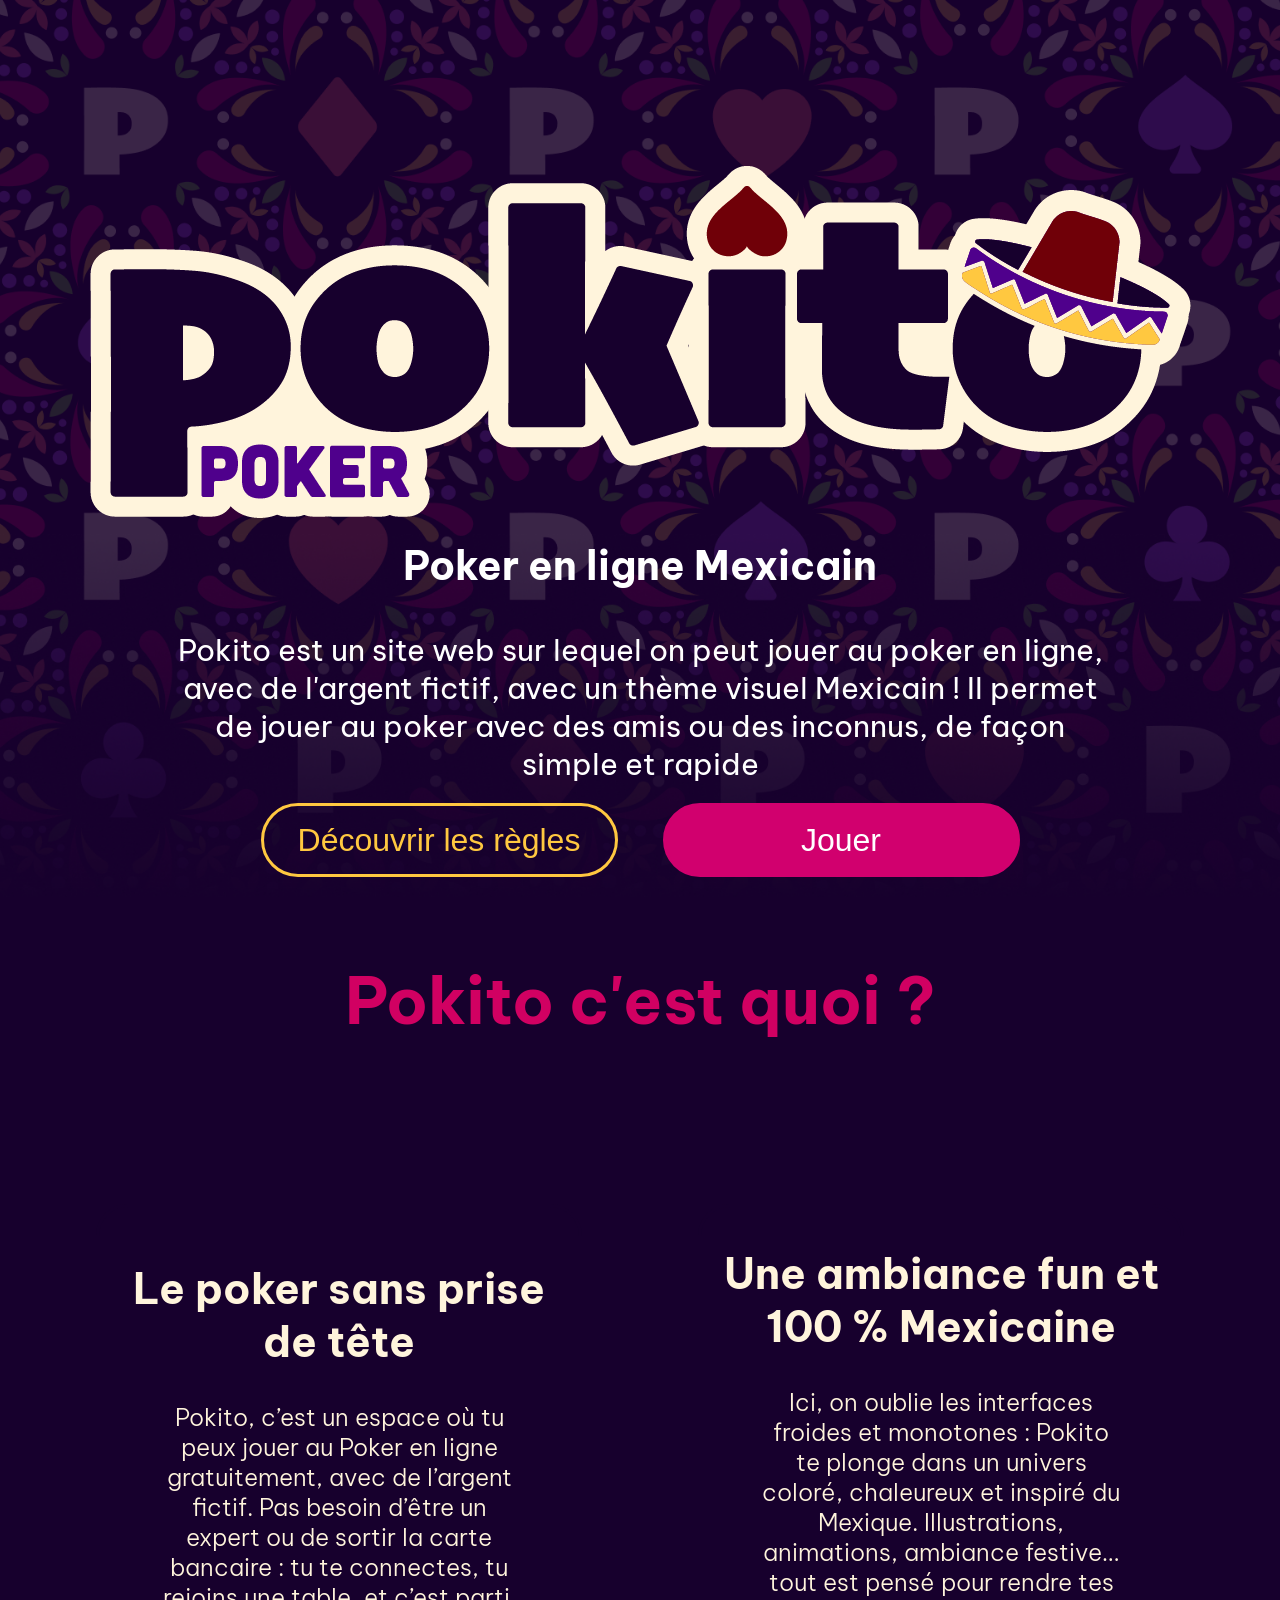
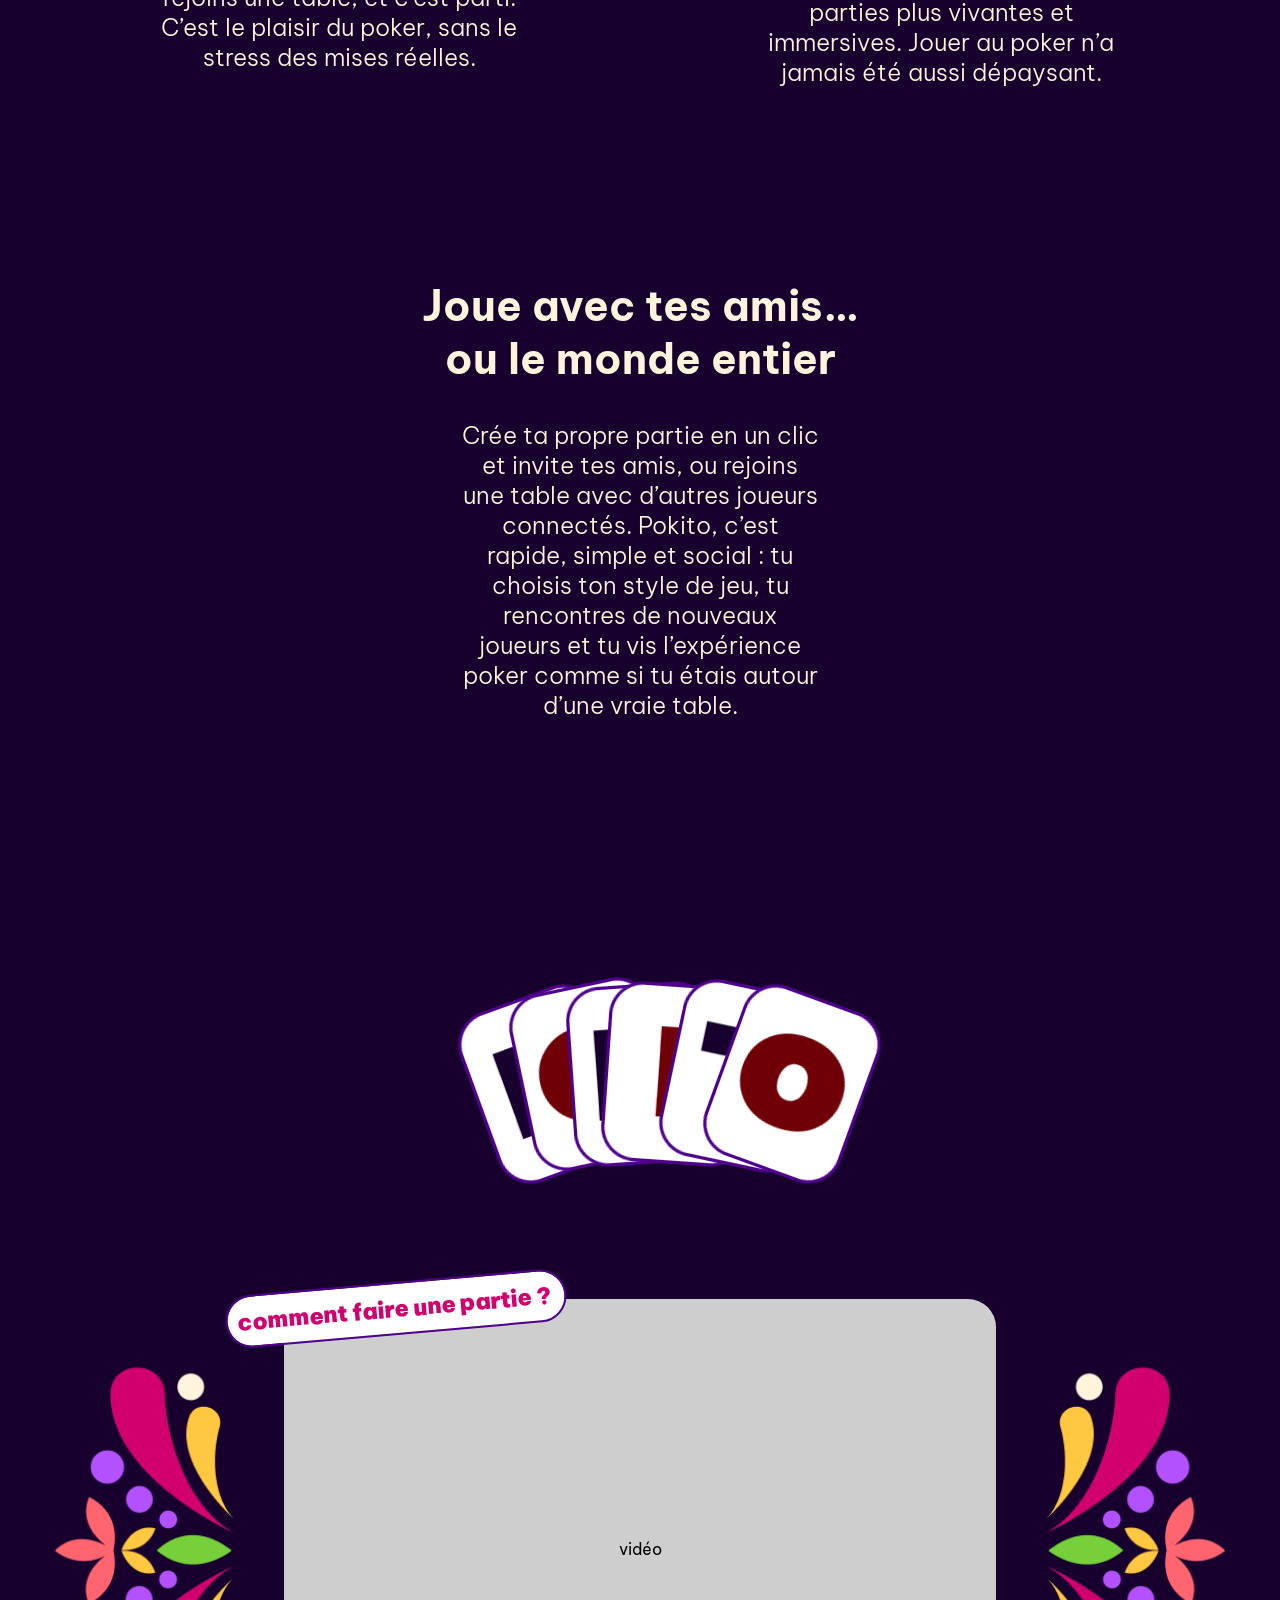
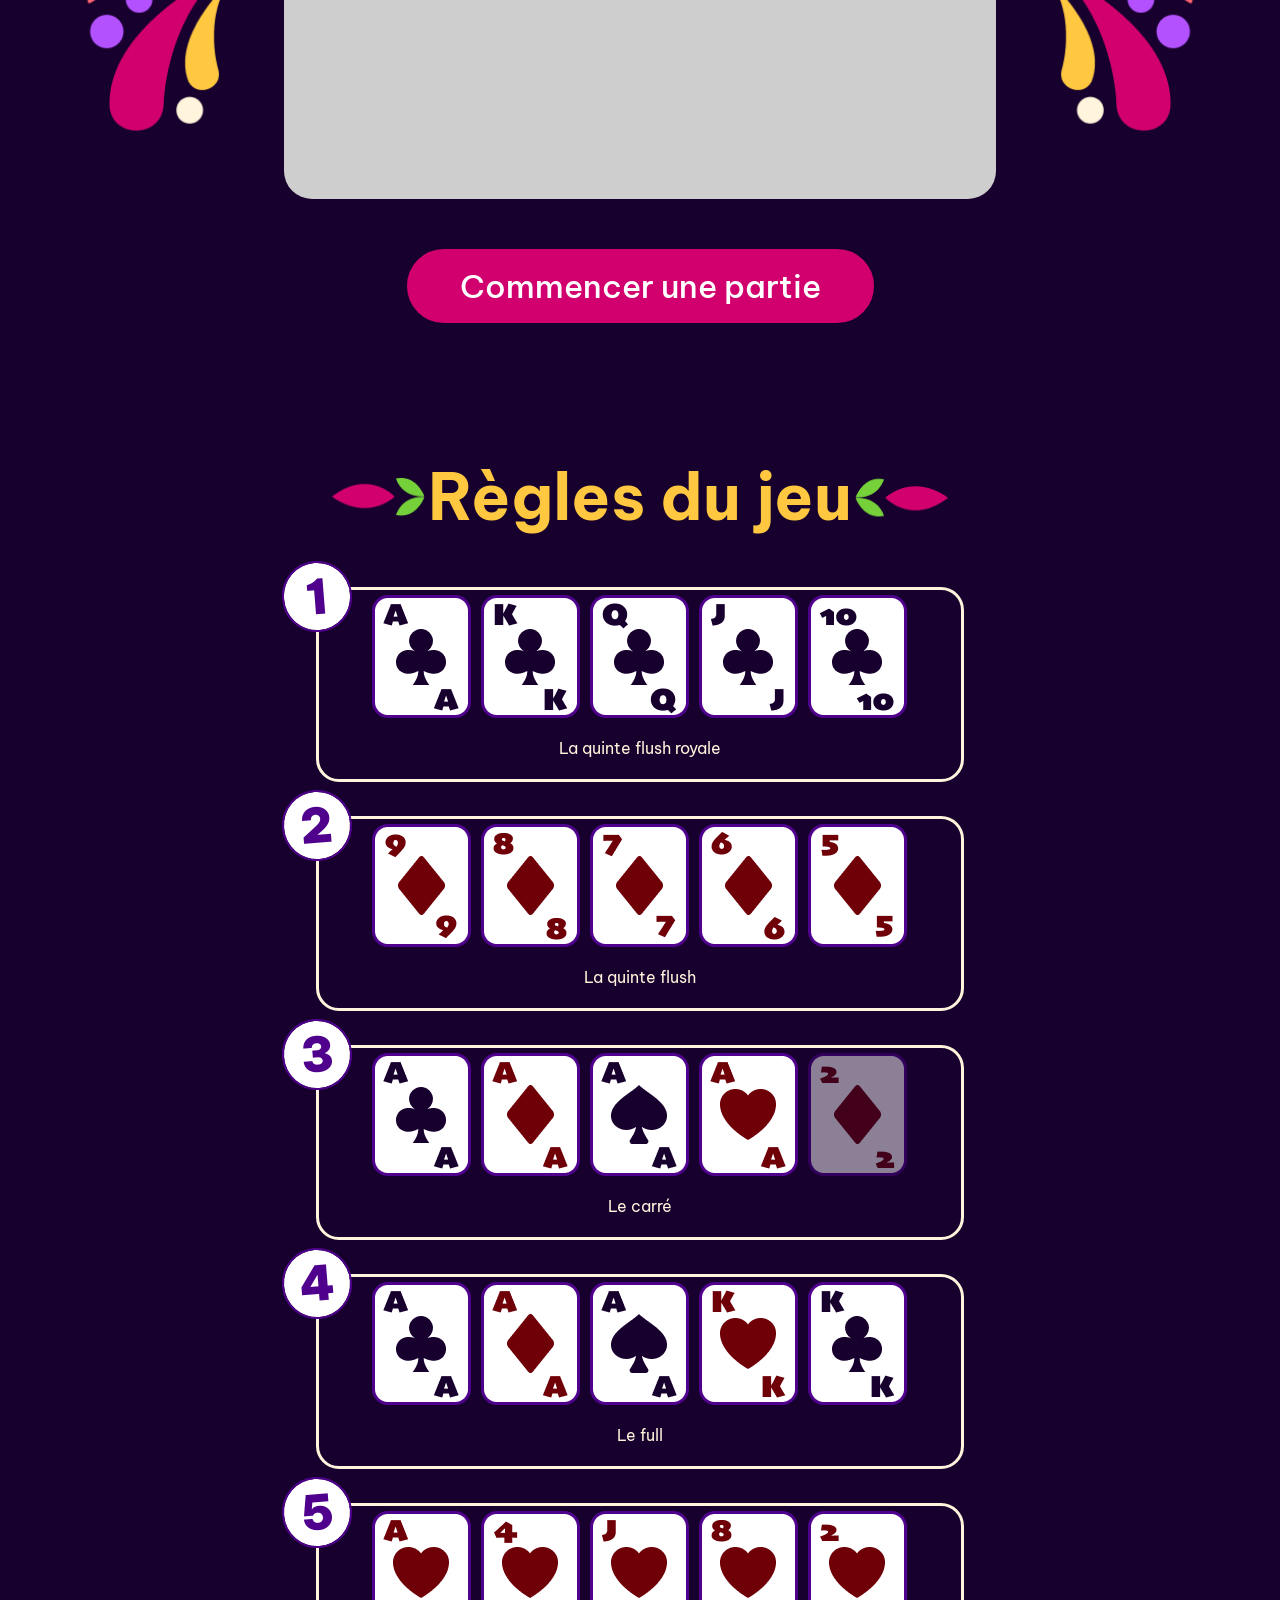
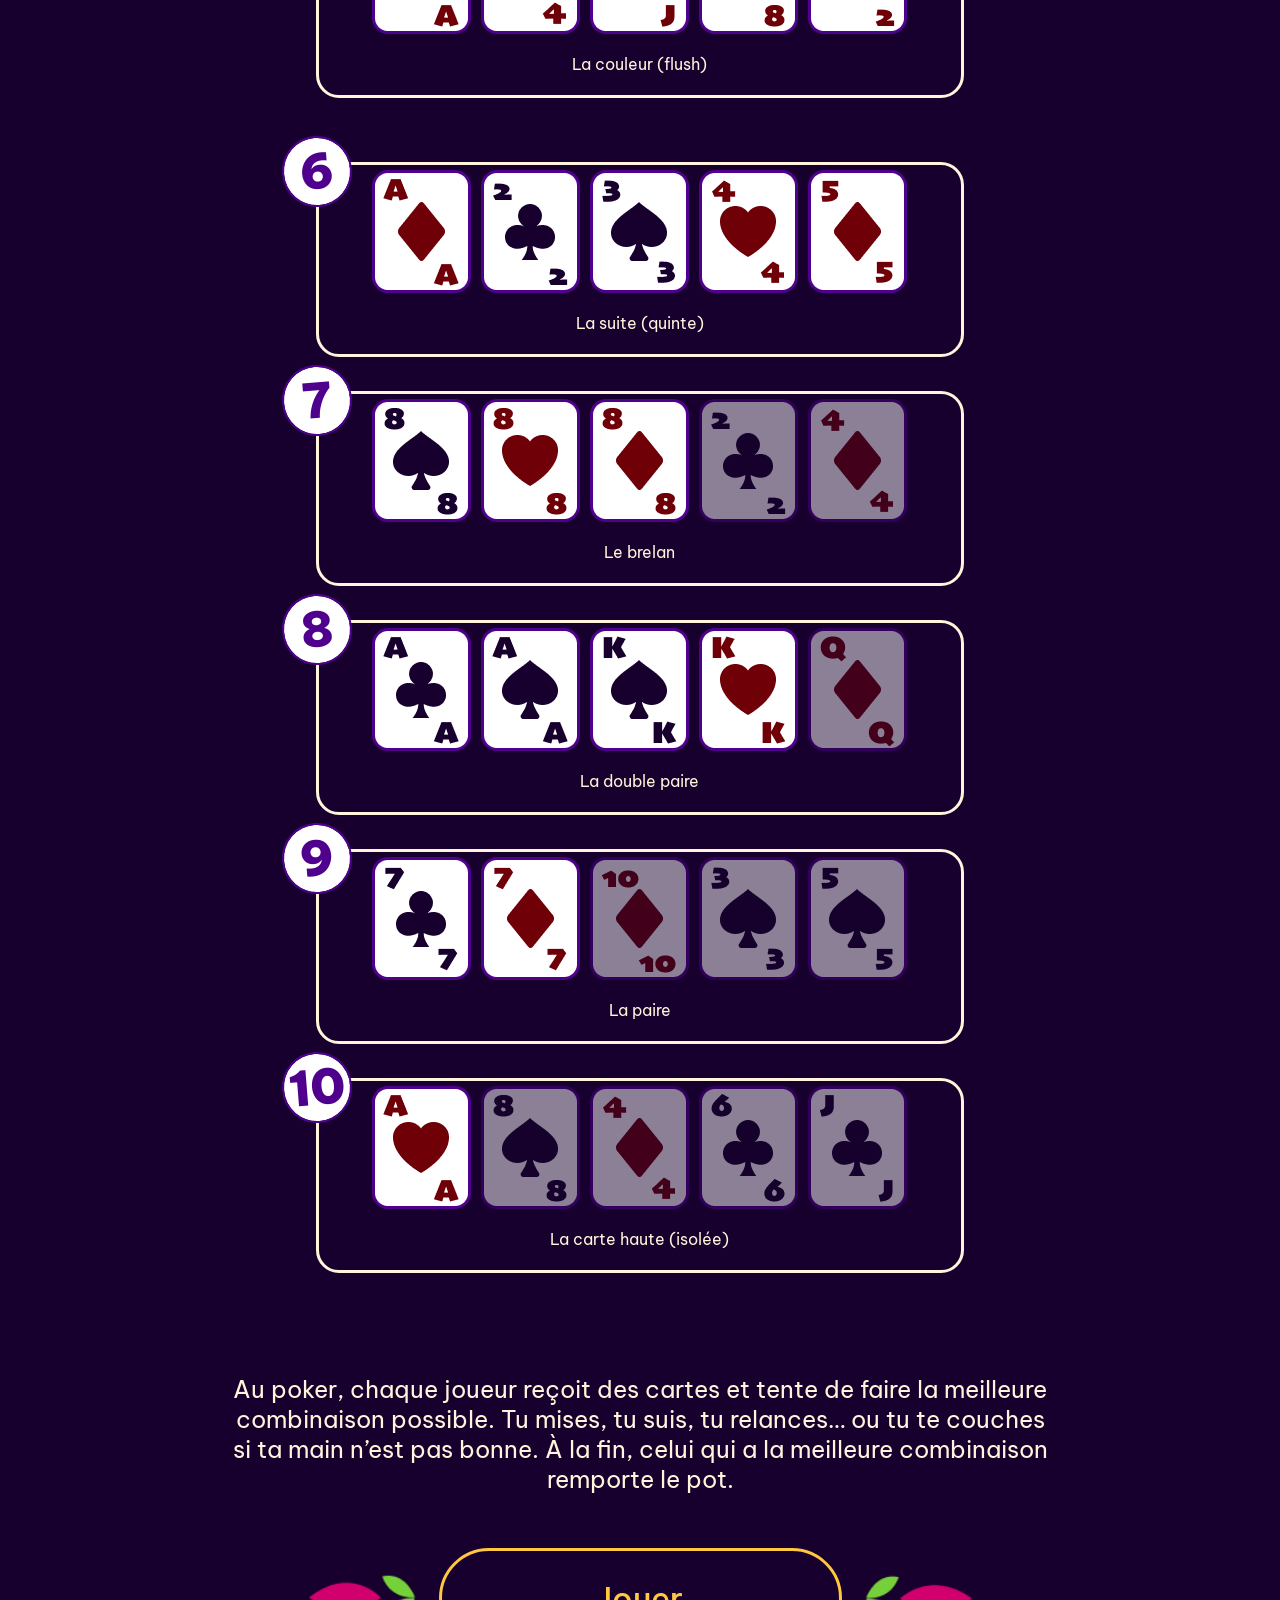
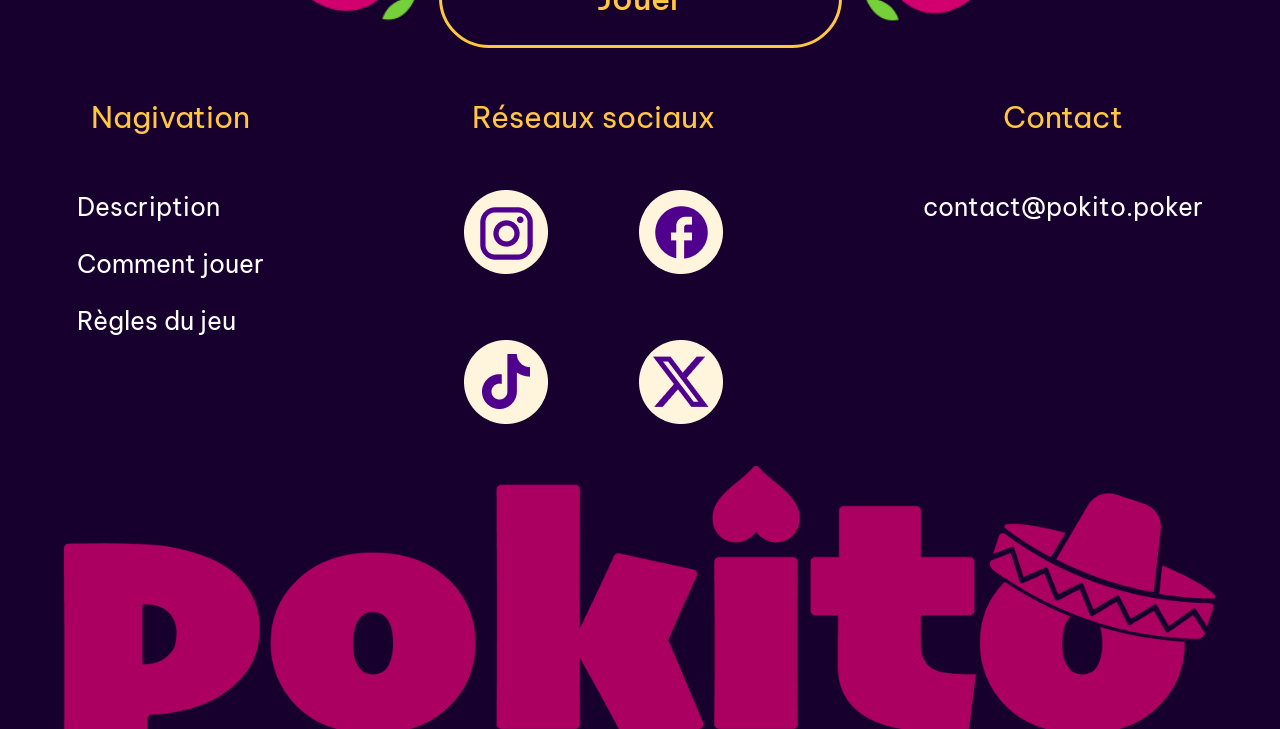
==== PokitoLanding/pokito-end/index.html @ fe62a36f "modification de intro en index" ====
<!doctype html>
<html lang="fr">
  <!-- SEO Principal -->
    <title>Pokito - Poker Texas Hold'em et Poker Mexicain en Ligne Gratuit</title>
    <meta name="description" content="Jouez au Poker Texas Hold’em et au Poker Mexicain gratuitement sur Pokito ! Poker en ligne fun sans argent réel, tables rapides et ambiance conviviale. Inscrivez-vous dès maintenant !">
    
    <meta name="keywords" content="pokito, poker en ligne gratuit, texas holdem gratuit, poker mexicain, poker argent fictif, jeu poker en ligne">
    <meta name="robots" content="index, follow">
    <link rel="canonical" href="https://pokito.poker/ ">
  <head>
    <meta charset="UTF-8" />
    <meta name="viewport" content="width=device-width, initial-scale=1.0" />
    <title>Landing Page Pokito</title>
    <link rel="stylesheet" href="style/intro.css" />
    <link rel="stylesheet" href="style/Part3.css" />
    <link rel="stylesheet" href="style/footer.css" />
    <link rel="stylesheet" href="style/StyleCarte.css" />
    <link rel="stylesheet" href="style/video.css" />
    <link rel="stylesheet" href="style/responsive.css" />
  </head>
  <body>
    <div class="intro">
      <div class="total">
        <div class="PositionImg">
          <img src="./style/assets/Pokito-03.png" class="logo" alt="Logo Pokito" />
        </div>


        <div class="ds">
          <div class="description">
            <p>Poker en ligne Mexicain</p>
          </div>
          <div class="slogan">
            <p>
              Pokito est un site web sur lequel on peut jouer au poker en ligne,
              avec de l'argent fictif, avec un thème visuel Mexicain ! Il permet
              de jouer au poker avec des amis ou des inconnus, de façon simple
              et rapide
            </p>
          </div>
        </div>

        <div class="box">
          <div class="bb">
            <button class="b1" onclick="document.getElementById('rules').scrollIntoView()">Découvrir les règles</button>
            <button class="b2">Jouer</button>
          </div>
          
        </div>
      </div>
    </div>
     <div class="Cartes">
      <div class="Expo">
        <h1 class="About-Title"><strong>Pokito c'est quoi ?</strong></h1>
        <div class="About">
          <div class="around yellow">
            <div>
              <strong><h2>Le poker sans prise de tête</h2></strong>
            </div>
            <div class="Des">
              Pokito, c’est un espace où tu peux jouer au Poker en ligne
              gratuitement, avec de l’argent fictif. Pas besoin d’être un expert
              ou de sortir la carte bancaire : tu te connectes, tu rejoins une
              table, et c’est parti. C’est le plaisir du poker, sans le stress
              des mises réelles.
            </div>
          </div>
          <div class="around pink">
            <div>
              <strong><h2>Une ambiance fun et 100 % Mexicaine</h2></strong>
            </div>
            <div class="Des">
              Ici, on oublie les interfaces froides et monotones : Pokito te
              plonge dans un univers coloré, chaleureux et inspiré du Mexique.
              Illustrations, animations, ambiance festive… tout est pensé pour
              rendre tes parties plus vivantes et immersives. Jouer au poker n’a
              jamais été aussi dépaysant.
            </div>
          </div>
          <div class="around violet">
            <div>
              <strong><h2>Joue avec tes amis… ou le monde entier</h2></strong>
            </div>
            <div class="Des">
              Crée ta propre partie en un clic et invite tes amis, ou rejoins
              une table avec d’autres joueurs connectés. Pokito, c’est rapide,
              simple et social : tu choisis ton style de jeu, tu rencontres de
              nouveaux joueurs et tu vis l’expérience poker comme si tu étais
              autour d’une vraie table.
            </div>
          </div>
        </div>
        <div class="cards">
          <img class="carte P" src="style/assets/P.png" alt="carte avec un P" />
          <img class="carte O1"src="style/assets/O.png" alt="carte avec un O"/>
          <img class="carte K" src="style/assets/K.png" alt="carte avec un K" />
          <img class="carte I" src="style/assets/I.png" alt="carte avec un I" />
          <img class="carte T" src="style/assets/T.png" alt="carte avec un T" />
          <img class="carte O2"src="style/assets/O2.png" alt="carte avec un O"
          />
        </div>
      </div>
    </div>   
     <div class="Video">
        <div class="video">
            <img src="./style/assets/fleurcopy.png" alt="Décoration florale mexicaine"/>

            <div class="carré">
                <div class="notif">comment faire une partie ?</div>
                <p>vidéo</p>
            </div>

            <img src="./style/assets/fleur.png" alt="Décoration florale mexicaine"/>
        </div>

        <div class="b3">
            <button>Commencer une partie</button>
        </div>
    </div> 
     <div class="regles" id="rules">
      <div class="Titre">
        <img src="style/assets/Fleur(1) - Copie.png" alt="" class="Fleur" />
        <h2>Règles du jeu</h2>
        <img
          src="style/assets/Fleur(2) - Copie.png"
          alt=""
          class="Retourne Fleur"
        />
      </div>

      <div class="Regles"> 

        
          <div class="1-5">
              <div class="Hand">

                <p class="Num">1</p>

                <img
                  src="style/assets/La quinte flush royale.png"
                  alt="carte de poker"
                />

                <p>La quinte flush royale</p>
              </div>



              <div class="Hand">
                <p class="Num">2</p>

                <img src="style/assets/La quinte flush.png" alt="carte de poker" />

                <p>La quinte flush</p>
              </div>


              <div class="Hand">
                <p class="Num">3</p>

                <img src="style/assets/Le carré.png" alt="carte de poker" />

                <p>Le carré</p>
              </div>
             

              <div class="Hand">
                <p class="Num">4</p>

                <img src="style/assets/Le full.png" alt="carte de poker" />

                <p>Le full</p>
              </div>



              <div class="Hand">
                <p class="Num">5</p>

                <img src="style/assets/La couleur (flush).png" alt="carte de poker" />

                <p>La couleur (flush)</p>
              </div>
      
            </div>
          <div class="6-10">
              <div class="Hand">
                <p class="Num">6</p>

                <img src="style/assets/La suite (quinte).png" alt="carte de poker" />

                <p>La suite (quinte)</p>
              </div>

              <div class="Hand">
                <p class="Num">7</p>

                <img src="style/assets/Le brelan.png" alt="carte de poker" />

                <p>Le brelan</p>
              </div>



              <div class="Hand">
                <p class="Num">8</p>

                <img src="style/assets/La double paire.png" alt="carte de poker" />

                <p>La double paire</p>
              </div>



              <div class="Hand">
                <p class="Num">9</p>

                <img src="style/assets/La paire.png" alt="carte de poker" />

                <p>La paire</p>
              </div>



              <div class="Hand">
                <p class="Num">10</p>

                <img
                  src="style/assets/La carte haute (isolée).png"
                  alt="carte de poker"
                />

                <p>La carte haute (isolée)</p>
              </div>


          </div>


        
        <div class="BasRegles">
          <p class="Texte">
            Au poker, chaque joueur reçoit des cartes et tente de faire la
            meilleure combinaison possible. Tu mises, tu suis, tu relances… ou
            tu te couches si ta main n’est pas bonne. À la fin, celui qui a la
            meilleure combinaison remporte le pot.
          </p>
          <div class="boutonJouerRegle">
            <img src="style/assets/Fleur(1) - Copie.png" alt="" />
            <div class="boutonJR">Jouer</div>
            <img
              class="Retourne"
              src="style/assets/Fleur(2) - Copie.png"
              alt=""
            />
          </div>
        </div>
      </div>
    </div> 
    <div class="footer">
      <div class="horizontal">
        <div class="navigation">
          <div class="t1">
            <p>Nagivation</p>
          </div>
          <div class="dcr">
            <p>Description</p>
            <p>Comment jouer</p>
            <p>Règles du jeu</p>
          </div>
        </div>

        <div class="rs">
          <div class="t2">
            <p>Réseaux sociaux</p>
          </div>
          <div class="logos">
            <div class="logo1">
              <img src="style/assets/insta.png" alt="Instagram"/>
            </div>
            <div class="logo2">
              <img src="style/assets/fb.png" alt="Facebook"/>
            </div>
            <div class="logo3">
              <img src="style/assets/tiktok.png" alt="TikTok"/>
            </div>
            <div class="logo4">
              <img src="style/assets/x.png" alt="X (Twitter)"/>
            </div>
          </div>
        </div>

        <div class="contact">
          <div class="t3">
            <p>Contact</p>
          </div>
          <div class="mail">
            <p>contact@pokito.poker</p>
          </div>
        </div>
      </div>

      <div class="Logo">
        <img src="./style/assets/pokitologo.png" />
      </div>
    </div> 
  </body>
</html>
---- PokitoLanding/pokito-end/style/intro.css ----
@import url('https://fonts.googleapis.com/css2?family=Be+Vietnam+Pro:wght@300;400;500;600;700;800&display=swap');

html, body {
    height: 100%;
    margin: 0;
}

.intro {
    background-color: #2b0036;
    background-image: url('assets/Fond_Hero.png');
    background-repeat: no-repeat;
    background-size: cover;
    background-position: center;
    color: #ffffff;
    font-family: 'Be Vietnam Pro', system-ui, -apple-system, 'Segoe UI', Roboto, 'Helvetica Neue', Arial, sans-serif;
    -webkit-font-smoothing: antialiased;
    display: flex;
    flex-direction: column;
    align-items: center;
    width: 100%;
    overflow-x: hidden;
    margin-top: 0px;
}



.PositionImg {
  display: flex;
  justify-content: center;
  width: 1366px;
  height: 500px;
  position: relative;
}
.PositionImg  img{
  position: absolute;
  top: 120px;
  left: 0;
  width: 100%;
  height: 100%;
  object-fit: cover;
}

.Cartes,
.video,
.règles,
.footer {
    margin-top: 20px;
}

.intro {
    width: 100%;
    display: flex;
    flex-direction: column;
    align-items: center;
    justify-content: flex-start;
}

.total{
    display: flex;
    flex-direction: column;
    justify-content: center;
    align-items: center;
    gap: 0px;
}

.b1,
.b2{
    display: inline-flex;
    align-items: center;
    justify-content: center;
    padding: 16px 56px;
    border-radius: 9999px;
    font-size: 28px;
    font-weight: 600;
    text-decoration: none;
    cursor: pointer;
    min-width: 260px;
    box-sizing: border-box;
    transition: all 0.3s ease-in-out;

    

}


.bb{
    display:flex;
    gap: 45px;
}

.b1{
    color: #FFC840;
    border: solid 3px #FFC840;
    background-color: transparent;
    justify-self: center;
    width: 357px;
    height: 74px;
    text-align: center;
    font-size: 32px;
    font-weight: 500;
    padding: 10px 20px;
    border-radius: 50px;
    transition: all 0.3s ease-in-out;
}

.b2{
    color: white;
    border: solid 3px #d1006e;
    background-color: #d1006e;
    justify-self: center;
    width: 357px;
    height: 74px;
    text-align: center;
    font-size: 32px;
    font-weight: 500;
    border-radius: 50px;
    transition: all 0.3s ease-in-out;
}


.b1:hover{
    background: #ffc840;
    color: #17002d;
    border-color: #ffc840;
}

.b2:hover{
    color: white;
    background: transparent;
    border-color: #d1006e;
}

.description{
    display: flex;
    flex-direction: column;
    align-items: center;
    justify-content: center;
    text-align: center;
    gap: 8px;
    font-weight: bold;
    font-size: 40px;
}

.slogan{
    display: flex;
    flex-direction: column;
    align-items: center;
    justify-content: center;
    text-align: center;
    max-width: 1100px;
    width: 90%;
    word-wrap: break-word;
    overflow-wrap: break-word;
    margin: 0 auto;
    font-size: 30px;
    padding: 0 20px;
    box-sizing: border-box;
}

.slogan p{
    margin: 0;
}

.box{
    display: flex;
    flex-direction: row;
    justify-content: space-around;
    display: flex;              
    justify-content: center;   
    gap: 50px;  
    margin-bottom: 20px;  
    margin-top: 20px;      
}


.logo{
    margin: 0px;
    padding: 0px;
}

@media screen and (max-width: 1230px) {
  .bb {
    gap: 15px;
    flex-direction: column;
  }

.slogan {
    display: flex;
    flex-direction: column;
    align-items: center;
    justify-content: center;
    text-align: center;
    max-width: 1100px;
    width: 100%;
    /* word-wrap: break-word; */
    overflow-wrap: break-word;
    margin: 0 auto;
    font-size: 30px;
    padding: 0 20px;
    box-sizing: border-box;
}

  .PositionImg img {
    position: absolute;
    top: 110px;
    width: 60%;
    height: 60%;
    object-fit: cover;
    
}

.slogan p {
    margin: 0;
    width: 100%;
    font-size: 20px;
}

.b1 {
    color: #FFC840;
    border: solid 3px #FFC840;
    background-color: transparent;
    justify-self: center;
    width: 100%;
    height: 50%;
    text-align: center;
    font-size: 16px;
    font-weight: 500;
    padding: 16px 56px;
    border-radius: 50px;
    transition: all 0.3s ease-in-out;
}

.b2 {
    color: white;
    border: solid 3px #d1006e;
    background-color: #d1006e;
    justify-self: center;
    width: 100%;
    height: 50%;
    text-align: center;
    font-size: 16px;
    font-weight: 500;
    border-radius: 50px;
    padding: 16px 56px;
    transition: all 0.3s ease-in-out;
}

    .PositionImg img {
        position: absolute;
        top: 110px;
        width: 100%;
        height: 70%;
        object-fit: cover;
    }

    .PositionImg {
    display: flex;
    justify-content: center;
    width: 100%;
    height: 450px;
    position: relative;
}
}

@media  screen and (max-width: 426px) {

    .intro {
        background-image: none;
        background-color: rgb(21, 0, 41);
    }

    .PositionImg img {
        position: absolute;
        top: 200px;
        width: 100%;
        height: auto;
        object-fit: cover;    
    }

}
---- PokitoLanding/pokito-end/style/Part3.css ----
@import url('https://fonts.googleapis.com/css2?family=Be+Vietnam+Pro:ital,wght@0,100;0,200;0,300;0,400;0,500;0,600;0,700;0,800;0,900;1,100;1,200;1,300;1,400;1,500;1,600;1,700;1,800;1,900&display=swap');

.regles {
    margin-top: 50px;
    padding-top: 30px;
    width: 100%;
    display: flex;
}

.Hand {
    position : relative;
    outline: 3px solid  #fff4dc;
    font-family: 'Be Vietnam Pro', system-ui, -apple-system, 'Segoe UI', Roboto, 'Helvetica Neue', Arial, sans-serif;
    color: #fff4dc;
    border-radius: 20px;
    width: fit-content;
    padding: 20px;
    text-align: center;
    margin-bottom: 40px;
    padding-top: 5px;
    padding-bottom: 5px;
    padding-left: 53px;
    padding-right: 54px;

}

.Hand img {
    top: -20px;
    left: -20px;
    width: 100%;
    height: auto;
}

.Num {
    position: absolute;
    outline: 2px solid #4F008C;
    font-family: 'Be Vietnam Pro', system-ui, -apple-system, 'Segoe UI', Roboto, 'Helvetica Neue', Arial, sans-serif;
    border-radius: 100px;
    width: 60px;
    height: auto;
    padding: 3px;
    font-size: 48px;
    top: -75px;
    left: -35px;
    color: #4F008C;
    background-color: white;
    transform: rotate(-4.6deg);
    font-weight: 900;
}

.Regles {
    display: flex;
    justify-content: center;
    flex-wrap: wrap;
    padding-left: 0px;
    padding-right: 0px;
    gap: 20px;
    width: 100%;
    column-gap: 200px;
    row-gap: 30px;
}

.regles {
    margin-top: 50px;
    padding-top: 30px;
    width: 100%;
    display: flex;
    flex-direction: column;
    align-items: center;
}

.Fleur {
    width: 96px;
    height: 48.38px;
}

.regles h2{
    text-align: center;
    color: #FFC840;
    font-size: 64px;
}

.regles body {
    background-color: #17002d;
    font-family: 'Be Vietnam Pro', system-ui, -apple-system, 'Segoe UI', Roboto, 'Helvetica Neue', Arial, sans-serif;
    font-size: 32px;
    font-weight: 300;
}

.Retourne {
    transform: rotate(180deg);
}

.Titre {
    display: flex;
    align-items: center;
    justify-content: center;
    flex-direction: row;
    text-emphasis-color: #FFC840;
}

.BasRegles {
    color: #fff4dc;
    display: flex;
    flex-direction: column;
    width: 80%;
    justify-items: center;
    align-items: center;
    margin-top: 5px;
    padding-top: 5px;
}

.Texte {
    font-size: clamp(14px, 3vw, 24px);
    text-align: center;
    width: 80%;
    align-self: center;
}

.boutonJouerRegle {
    margin-top: 30px;
    display: flex;
    justify-content: center;
    align-items: center;
    flex-direction: row;
    gap : 20px;
    width: 100%;
}

.boutonJR{
    display: flex;
    color: #ffc840;
    border: solid 3px #ffc840;
    background-color: none;
    justify-self: center;
    justify-content: center;
    align-items: center;
    width: 357px;
    height: 74px;
    text-align: center;
    font-size: 32px;
    font-weight: 500;
    border-radius: 50px;
    transition: all 0.3s ease-in-out;
    padding: 10px 20px;
}

.boutonJouerRegle img {
    width: 110px;
    height: auto;
    align-self: center;

}

.boutonJR:hover {
    background-color: #FFC840;
    color: black;
    cursor: pointer;
}

@media screen and (max-width: 1230px) {
    .boutonJR {
        color: #FFC840;
        border: solid 3px #FFC840;
        background-color: transparent;
        justify-self: center;
        width: 100%;
        height: 50%;
        text-align: center;
        font-size: 16px;
        font-weight: 500;
        padding: 16px 56px;
        border-radius: 50px;
    }
    
}

@media screen and (max-width: 426px) {
    .Titre img {
        display: none;
    }

    .Titre h2 {
        font-size: 32px;
    }

    .Regles {
        display: flex;
        align-items: center;
    }

    .Hand {
    width: 90%; 
    max-width: 400px; 
    box-sizing: border-box; 
    margin: 0 auto 30px auto; 
    padding: 25px 10px 10px 10px; 
  }

  .Hand img {
    width: 100%; 
    height: auto; 
    display: block; 
    margin: 0 auto;
    top: 0; 
    left: 0; 
  }

  .Hand p:not(.Num) {
    font-size: 14px; 
    margin-top: 12px;
    margin-bottom: 0;
  }

    .Num {
        width: 20px;
        height: auto;
        border-radius: 100%;
        padding-left: 10px;
        padding-right: 10px;
        font-size: 24px;
        top: -55px;
        left: -5px;
    }

    .boutonJouerRegle img {
        display: none;
    }

}
---- PokitoLanding/pokito-end/style/footer.css ----
body{
    background-color: #17002d;
     font-family: 'Be Vietnam Pro', system-ui, -apple-system, 'Segoe UI', Roboto, 'Helvetica Neue', Arial, sans-serif;
     
}

.footer {
    width: 100%;
    display: flex;
    flex-direction: column;
    align-items: center;
}

.t1{
    color: #ffc840;
    font-size: 30px;
}

.t2{
    color: #ffc840;
    font-size: 30px;
}

.t3{
    color: #ffc840;
    font-size: 30px;
}


.horizontal{
    display: flex;
    flex-direction: row;
    justify-content: space-around;
    width: 100%;
}


.navigation{
    display: flex;
    flex-direction: column;
    align-items: center;
}

.rs{
    display: flex;
    flex-direction: column;
    align-items: center;

}

.contact{
    display: flex;
    flex-direction: column;
    align-items: center;
}


.Logo{
    display: flex;
    justify-content: center;
    width: 100%;
}

.Logo img{
    width: 90%;
}


.logos{
    display: flex;
    flex-wrap: wrap;
    width: 350px;
    height: 300px;
    justify-content: space-around;
}

.logo1{
    margin: 24px;
}
.logo2{
    margin: 24px;
}
.logo3{
    margin: 24px;
}


.logo4{
    margin: 24px;
}

.dcr{
    color: white;
    font-size: 25px;
}

.mail{
    color: white;
    font-size: 25px;
}

@media  screen and (max-width: 1230px) {
    .horizontal{
        flex-direction: column;
        align-items: center;
        gap: 50px;
    }
}

@media  screen and (max-width: 426px) {
    .horizontal {
        flex-direction: column;
        align-items: center;
        gap: 40px; /* Espace entre chaque bloc vertical */
    }

    /* Réduction des titres de sections */
    .t1, .t2, .t3 {
        font-size: 22px;
        margin-bottom: 15px;
    }

    /* Réduction des textes (mail, description) */
    .dcr, .mail {
        font-size: 16px;
        text-align: center;
    }

    /* Ajustement de la grille des logos sociaux */
    .logos {
        width: 100%; /* Prend toute la largeur disponible */
        max-width: 280px; /* Évite que ce soit trop large sur grand téléphone */
        height: auto; /* Laisse la hauteur s'adapter au contenu */
        justify-content: center;
    }

    /* Réduction des marges autour des petits logos */
    .logo1, .logo2, .logo3, .logo4  {
        margin: 10px;
        /*height: 20px;
        width: auto;*/ /* Réduction de la taille des logos pour les petits écrans */
        
    }
    
    /* Optionnel : ajuster la navigation pour mobile */
    .navigation {
        gap: 10px;
    }

    .logo1 img, .logo2 img, .logo3 img, .logo4 img {
        width: 50px; /* Réduction de la taille des images des logos pour les petits écrans */
        height: auto;
    }

    .horizontal {
        margin-bottom: 70px; /* Réduction de l'espace entre les blocs sur mobile */
    }

}
---- PokitoLanding/pokito-end/style/StyleCarte.css ----
@import url('https://fonts.googleapis.com/css2?family=Be+Vietnam+Pro:ital,wght@0,100;0,200;0,300;0,400;0,500;0,600;0,700;0,800;0,900;1,100;1,200;1,300;1,400;1,500;1,600;1,700;1,800;1,900&display=swap');

.Cartes body {
    background-color: #17002d;
}

.Cartes {
    width: 100%;
    display: flex;
    flex-direction: column;
    align-items: center;
}

.Cartes h1{
    color: #d10062;
    font-family: 'Be Vietnam Pro', system-ui, -apple-system, 'Segoe UI', Roboto, 'Helvetica Neue', Arial, sans-serif;
    font-size: 64px;
    font-weight: 900;
}

.About-Title {
    justify-self: center;
    font-size: 64px;
    font-weight: 900;
}

.About {
    width: 100%;
    height: 400px;
    display: flex;
    padding-left: 40px;
    padding-right: 40px;
    margin-bottom: 150px;
    margin-top: 100px;
    gap: 5px;
    justify-content: space-evenly;
    gap: 40px;
    box-sizing: border-box;
    flex-wrap: wrap;
}

.around {
    display: flex;
    color: #fff4dc;
    font-family: 'Be Vietnam Pro', system-ui, -apple-system, 'Segoe UI', Roboto, 'Helvetica Neue', Arial, sans-serif;
    font-size: 28px;
    font-weight: 700;
    justify-content: center;
    flex-direction: column;
    margin: 60px;
    width: 500px;
    /* height: 494px; */
    border-radius: 32px;
    padding-left: 32px;
    padding-right: 32px;
    padding-bottom: 66px;
    padding: 5px;
    border: 3px solid #17002d;
    text-align: center;
    transition: border 0.2s ease;
}

.yellow:hover {
    border: 3px solid #ffcB40;
}

.pink:hover {
    border: 3px solid #d10062;
}

.violet:hover {
    border: 3px solid #4f008c;
}

.cards {
    display: flex;
    position: relative;
    justify-self: center;
    justify-content: center;
    bottom: 0;
    margin: 5px;
    width: 600px;
    max-width: 100%;
    height: 230px;
    left: 50px;
    top: 20px;
    transform-origin: bottom center;
    overflow: visible;
}

.carte {
    position: absolute;
    height: 180px;
    width: auto;
    transition: all 0.5s ease;
    margin-left: 20px;
    margin-right: 20px;
}

.P {
    left: 65px;
    top: 10px;
    transform: rotate(-20deg);
}

.O1 {
    left: 110px;
    transform: rotate(-12deg);
    z-index: 1;
}

.K {
    left: 160px;
    transform: rotate(-4deg);
    z-index: 2;
}

.I {
    left: 195px;
    top: 0px;
    transform: rotate(4deg);
    z-index: 3;
}

.T {
    left: 260px;
    top: 2px;
    transform: rotate(12deg);
    z-index: 4;
}

.O2 {
    left: 310px;
    top: 10px;
    transform: rotate(20deg);
    z-index: 5;
}

.cards:hover .P {
    left: -190px;
    top:0px;
    transform: rotate(0deg);
}

.cards:hover .O1{
    left: -40px;
    top:0px;
     transform: rotate(0deg);
}

.cards:hover .K{
    left: 110px;
    top:0px;
    transform: rotate(0deg);
}

.cards:hover .I{
    left: 260px;
    top:0px;
    transform: rotate(0deg);
}

.cards:hover .T{
    left: 410px;
    top:0px;
    transform: rotate(0deg);
}

.cards:hover .O2{
    left: 560px;
    top:0px;
    transform: rotate(0deg);
}

.Expo{
    display: flex;
    flex-direction: column;
    align-items: center;
    justify-content: space-around;
}


@import url('https://fonts.googleapis.com/css2?family=Be+Vietnam+Pro:ital,wght@0,100;0,200;0,300;0,400;0,500;0,600;0,700;0,800;0,900;1,100;1,200;1,300;1,400;1,500;1,600;1,700;1,800;1,900&display=swap');

.Cartes body {
    background-color: #17002d;
}

.Cartes h1{
    color: #d10062;
    font-family: 'Be Vietnam Pro', system-ui, -apple-system, 'Segoe UI', Roboto, 'Helvetica Neue', Arial, sans-serif;
    font-size: 64px;
    font-weight: 900;
}

.About-Title {
    justify-self: center;
    font-size: 64px;
    font-weight: 900;
}

.About {
    width: 100%;
    height: fit-content;
    display: flex;
    padding-left: 40px;
    padding-right: 40px;
    margin-bottom: 150px;
    margin-top: 100px;
    gap: 5px;
    justify-content: space-evenly;
    gap: 40px;
    box-sizing: border-box;
    flex-wrap: wrap;
}

.around {
    color: #fff4dc;
    font-family: 'Be Vietnam Pro', system-ui, -apple-system, 'Segoe UI', Roboto, 'Helvetica Neue', Arial, sans-serif;
    font-size: 28px;
    font-weight: 700;
    justify-content: center;
    margin: 20px;
    width: 470px;
    height: auto;
    border-radius: 32px;
    padding-bottom: 66px;
    border: 3px solid #17002d;
    text-align: center;
    transition: border 0.2s ease;
}

.around p {
    font-size: 7px;
}

.yellow {
    width: 470px;
}

.pink {
    width: 470px;
}

.violet{
    width: 470px;
}
.yellow:hover {
    border: 3px solid #ffcB40;
}

.pink:hover {
    border: 3px solid #d10062;
}

.violet:hover {
    border: 3px solid #4f008c;
}

.cards {
    display: flex;
    position: relative;
    justify-self: center;
    justify-content: center;
    bottom: 0;
    margin: 5px;
    width: 600px;
    max-width: 100%;
    height: 230px;
    left: 50px;
    top: 20px;
    transform-origin: bottom center;
    overflow: visible;
}

.carte {
    position: absolute;
    height: 180px;
    width: auto;
    transition: all 0.5s ease;
    margin-left: 20px;
    margin-right: 20px;
}

.cards.P {
    left: -190px;
    top:0px;
    transform: rotate(0deg);
}

.cards.O1{
    left: -40px;
    top:0px;
     transform: rotate(0deg);
}

.cards.K{
    left: 110px;
    top:0px;
    transform: rotate(0deg);
}

.cards.I{
    left: 260px;
    top:0px;
    transform: rotate(0deg);
}

.cards.T{
    left: 410px;
    top:0px;
    transform: rotate(0deg);
}

.cards.O2{
    left: 560px;
    top:0px;
    transform: rotate(0deg);
}

.Expo{
    display: flex;
    flex-direction: column;
    align-items: center;
    justify-content: space-around;
}

.Des{
    display: flex;
    width: 359px;
    font-size: 24px;
    font-weight: 300;
    justify-self: center;
    align-self: center;
}

@media screen and (max-width: 1230px)  {

/* --- CONTENEUR DE L'ANIMATION --- */
.cards {
    position: relative;
    width: 160px;
    height: 100px;
    margin: 20px auto; 
    display: flex;
    justify-content: center;
    overflow: visible; 
}

/* --- STYLE COMMUN DES CARTES --- */
.cards {
        display: flex;
        flex-direction: row;
        justify-content: center;
        align-items: center;
        width: 100%;
        height: auto; 
        margin: 20px 0; 
        left: 0; 
        top: 0;
        padding: 0 10px;
        box-sizing: border-box;
        gap: 8px; /* Espace légèrement augmenté pour aérer sur tablette */
    }

    /* Les cartes individuelles */
    .carte {
        position: static; 
        width: 15%; 
        max-width: 80px; /* Limite augmentée pour s'adapter à la largeur d'une tablette */
        height: auto; 
        margin: 0; 
        transition: none; 
    }

    /* Réinitialisation complète des positions et rotations pour chaque lettre */
    .P, .O1, .K, .I, .T, .O2 {
        left: auto;
        top: auto;
        transform: none;
    }

    /* Désactivation des effets au survol (hover) sur les appareils tactiles */
    .cards:hover .P,
    .cards:hover .O1,
    .cards:hover .K,
    .cards:hover .I,
    .cards:hover .T,
    .cards:hover .O2 {
        left: auto;
        top: auto;
        transform: none;
    }


.around {
    color: #fff4dc;
    font-family: 'Be Vietnam Pro', system-ui, -apple-system, 'Segoe UI', Roboto, 'Helvetica Neue', Arial, sans-serif;
    font-size: 28px;
    font-weight: 700;
    justify-content: center;
    margin: 20px;
    width: 120%;
    height: auto;
    border-radius: 32px;
    padding-bottom: 66px;
    border: 3px solid #17002d;
    text-align: center;
    transition: border 0.2s ease;
}



}

@media screen and (max-width: 426px) {
    .Cartes h1 {
        font-size: 32px;
    }

    .around {
        width: 90%;
        margin: 0px;
        padding: 10px;
    }

    .Des {
        font-size: 14px;
        width: 85%;
    }

    .around h2 {
        font-size: 24px;
    }

    .cards {
        display: flex;
        flex-direction: row;
        justify-content: center; /* Centre les cartes horizontalement */
        align-items: center;
        width: 100%;
        height: auto; /* Annule la hauteur fixe du bureau */
        margin: 20px 0; /* Gère l'espacement vertical */
        left: 0; /* Réinitialise le décalage du bureau */
        top: 0;
        padding: 0 10px;
        box-sizing: border-box;
        gap: 5px; /* Définit un espace régulier et fluide entre les cartes */
    }

    /* Les cartes individuelles */
    .carte {
        position: static; /* Annule le 'absolute' du bureau, essentiel pour Flexbox */
        width: 15%; /* Permet aux cartes de rétrécir/grandir avec l'écran */
        max-width: 50px; /* Empêche les cartes d'être trop grandes */
        height: auto; /* Garde les proportions de l'image */
        margin: 0; /* Annule les marges du bureau */
        transition: none; /* Désactive l'animation */
    }

    /* Réinitialisation complète des positions et rotations pour chaque lettre */
    .P, .O1, .K, .I, .T, .O2 {
        left: auto;
        top: auto;
        transform: none;
    }

    /* Désactivation des effets au survol (hover) sur mobile */
    .cards:hover .P,
    .cards:hover .O1,
    .cards:hover .K,
    .cards:hover .I,
    .cards:hover .T,
    .cards:hover .O2 {
        left: auto;
        top: auto;
        transform: none;
    }
}
---- PokitoLanding/pokito-end/style/video.css ----
@import url('https://fonts.googleapis.com/css2?family=Be+Vietnam+Pro:wght@300;400;500;600;700;800&display=swap');

.Video {
  margin-top: 80px;
  font-family: 'Be Vietnam Pro', system-ui, -apple-system, 'Segoe UI', Roboto, 'Helvetica Neue', Arial, sans-serif;
  display: flex;
  flex-direction: column;
  justify-content: center;
  justify-content: space-between;
  align-items: center;
  width: 100%;
}

.Video img {
  height: 385px;
  width: auto;
}

.video {
  display: flex;
  flex-direction: row;
  justify-content: center;
  gap: 0px;
  margin-bottom: 50px;
  align-items: center;
  width: 100%;
}

.carré {
  display: flex;
  position: relative;
  justify-content: center;
  align-items: center;
  background-color: rgb(206, 206, 206);
  border-radius: 28px;
  min-width: 712px;
  width: 50%;
  height: 500px;
}

.notif {
  display: flex;
  position: absolute;
  font-weight: 900;
  font-size: 23.13px;
  min-width: 318.45px;
  color: #d1006e;
  top: -3%;
  left: -8%;
  text-align: center;
  padding: 10px;
  transform: rotate(-5deg);
  outline: 2px solid #4f008c;
  background-color: #ffffff;
  border-radius: 28px;
  width: fit-content;
}

.b3 button {
  display: flex;
  align-items: center;
  justify-content: center;
    color: white;
    border: solid 3px #d1006e;
    background-color: #d1006e;
    justify-self: center;
    padding-inline: 50px;
    width: auto;
    height: 74px;
    text-align: center;
    font-size: 32px;
    font-weight: 500;
    border-radius: 50px;
    font-family: 'Be Vietnam Pro', system-ui, -apple-system, 'Segoe UI', Roboto, 'Helvetica Neue', Arial, sans-serif;
    transition: all 0.3s ease-in-out;
}

.b3 button text {
  margin-inline: 50px;
  margin-right: 50px;
}

.b3 button:hover{
    color: white;
    background: transparent;
    border-color: #d1006e;

}

.box20{
  display: flex;
  flex-direction: column;
}

@media screen and (max-width: 1186px) {
  .Video img {
  display: none;
  }
}

@media screen and (max-width: 768px) {
    .notif {
    left: -3%;
  }

  .carré {
    min-width: 300px;
    width: 80%;
    height: 500px;
    padding: 20px;
  }
}

@media screen and (max-width: 768px) {
  .notif {
    left: -3%;
  }

  .carré {
    min-width: 300px;
    width: 80%;
    height: auto; 
    aspect-ratio: 712 / 500; 
    
    padding: 20px;
  }
}

@media screen and (max-width: 426px) {
    .b3 button {
        padding: 16px 56px;
        font-size: 16px;
    }

    .carré {
      min-width: 250px;
      width: 80%;
      height: auto;

    }

    .notif {
      left: -3%;
      font-size: 16px;
      width: fit-content;
      min-width: 2px;
      padding: 4px;
    }
}
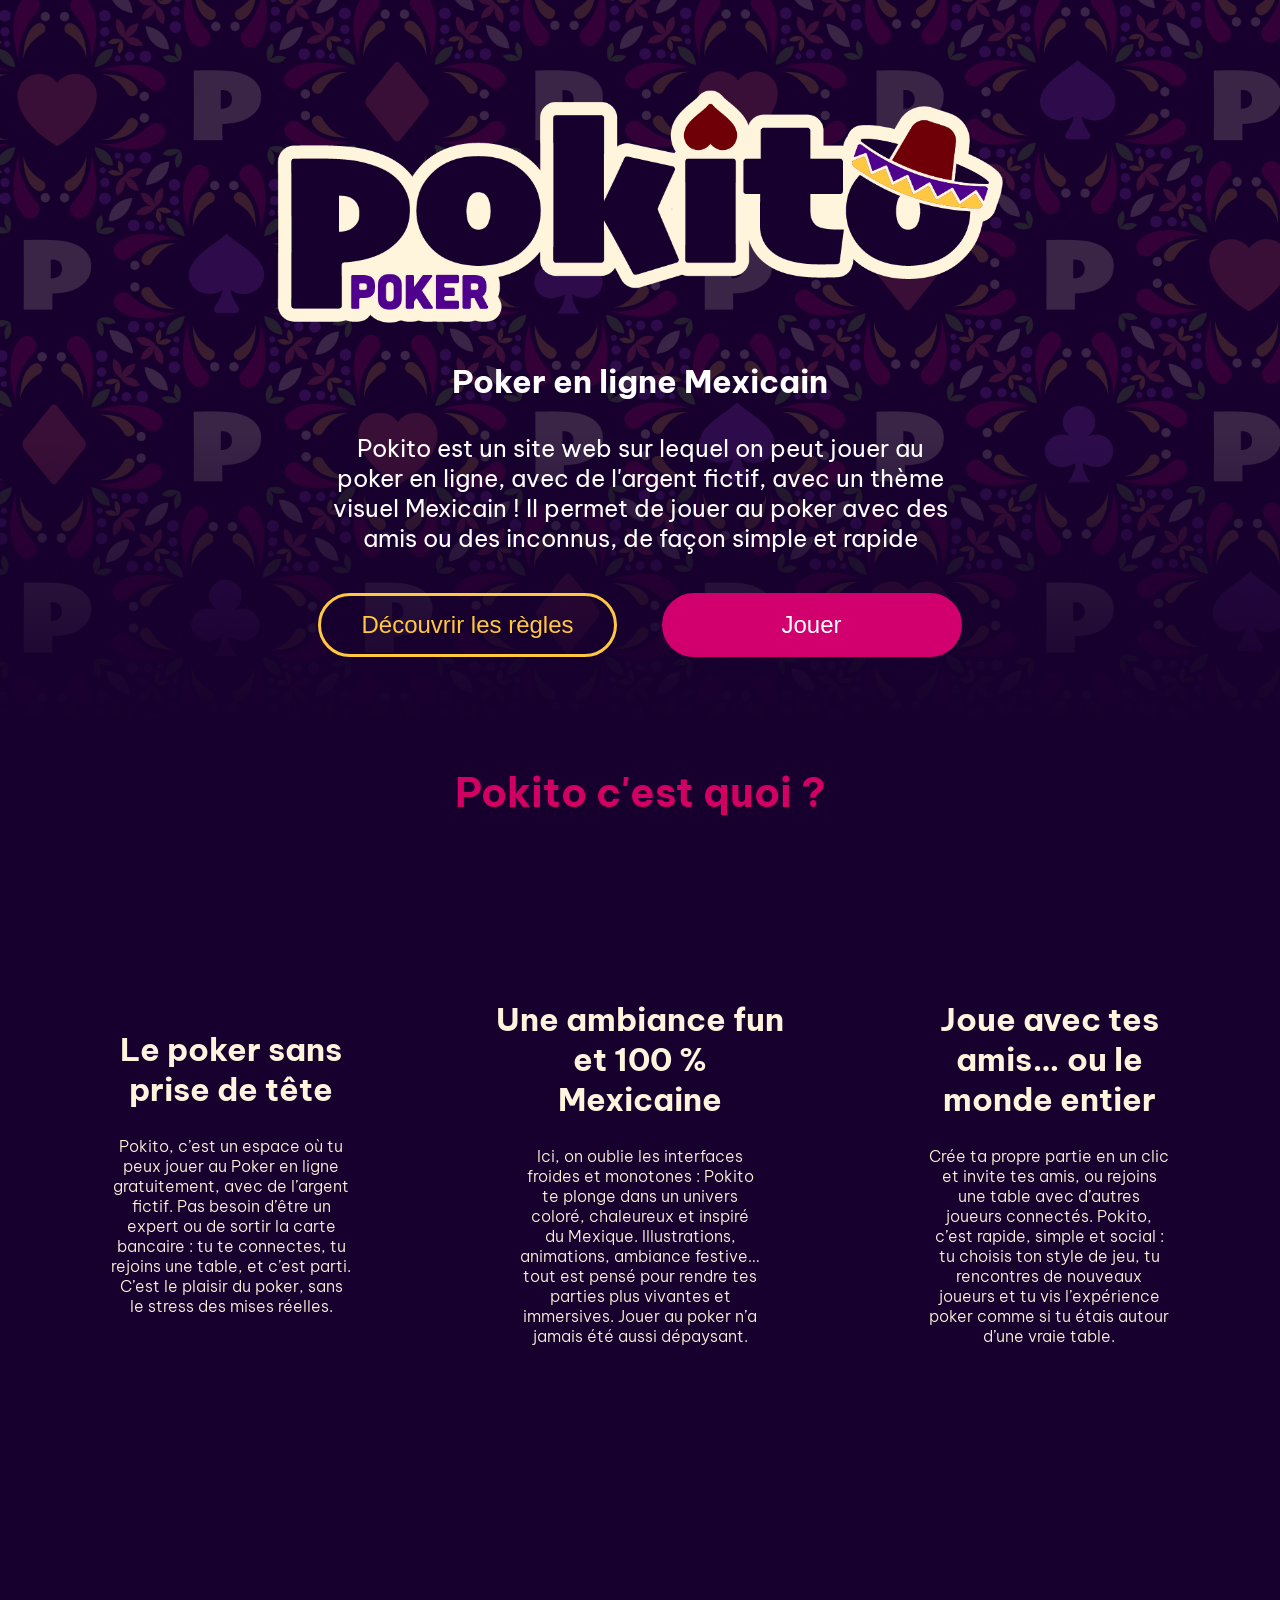
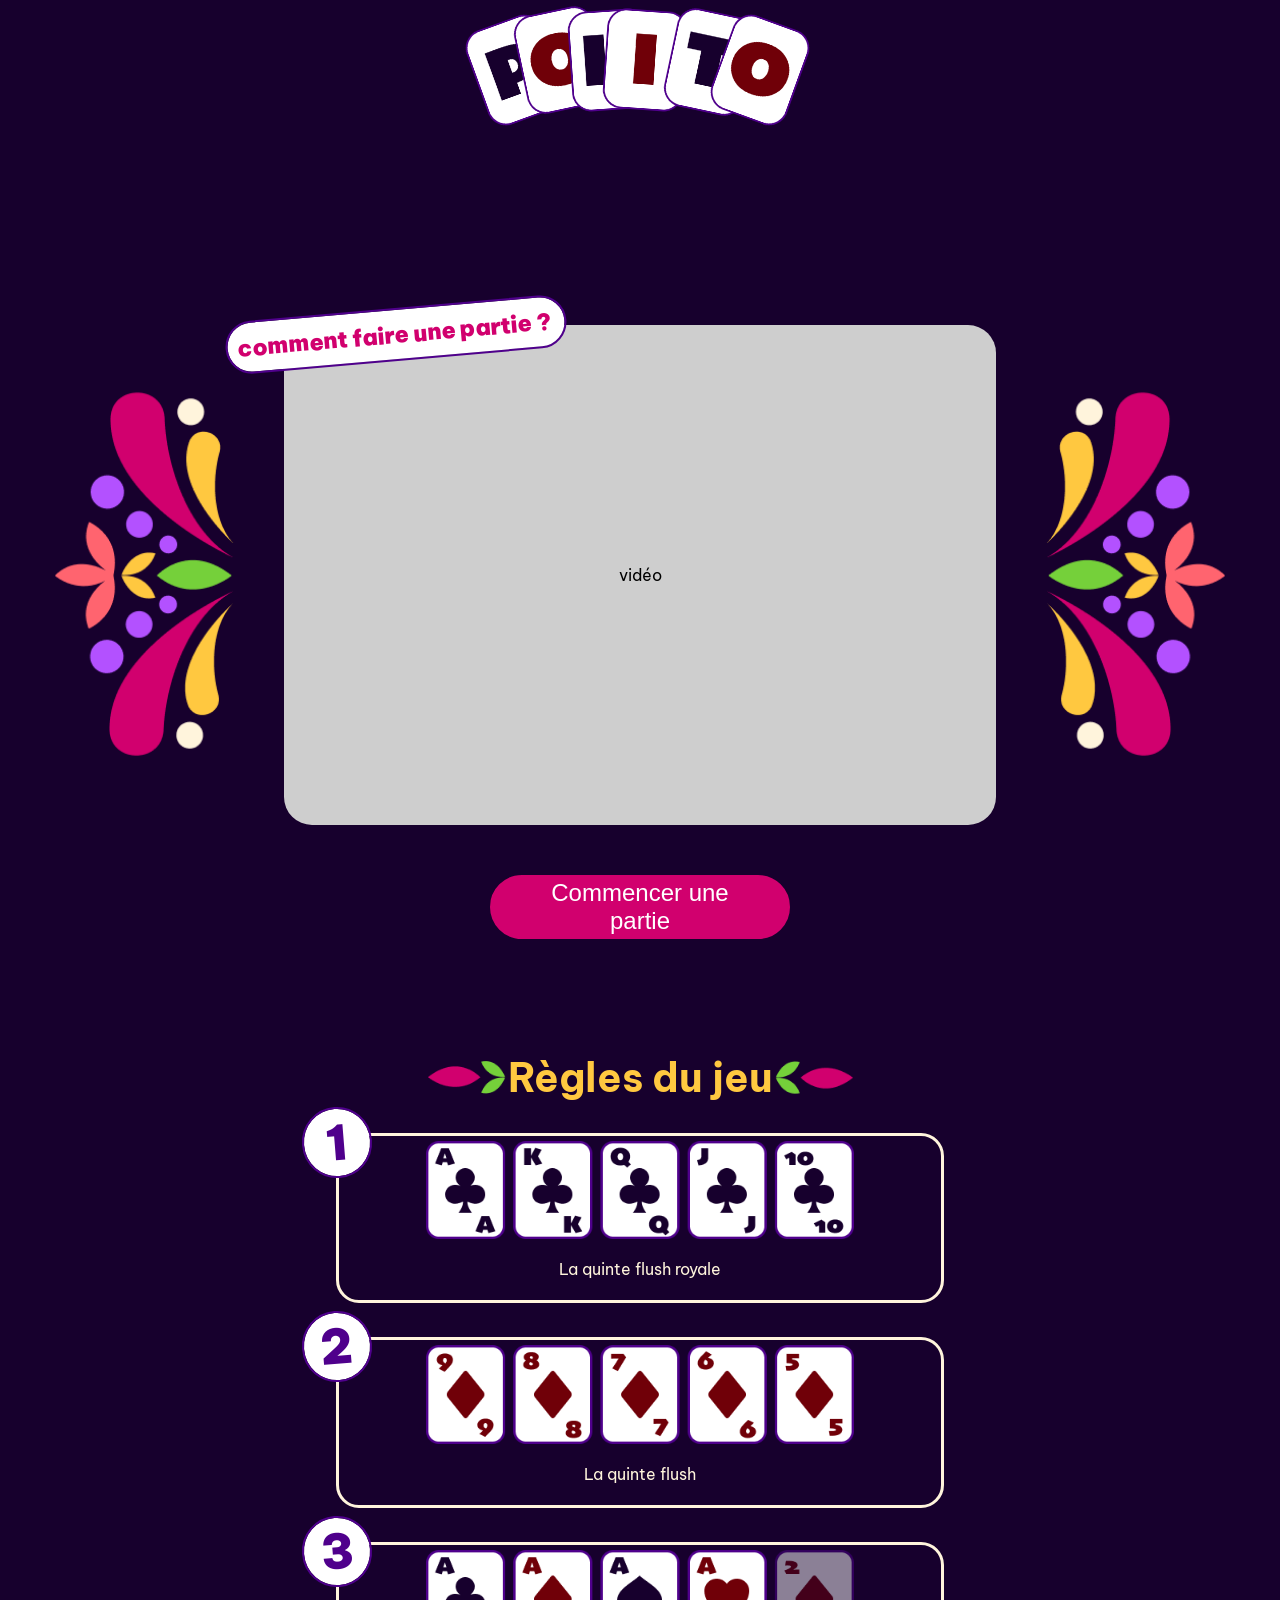
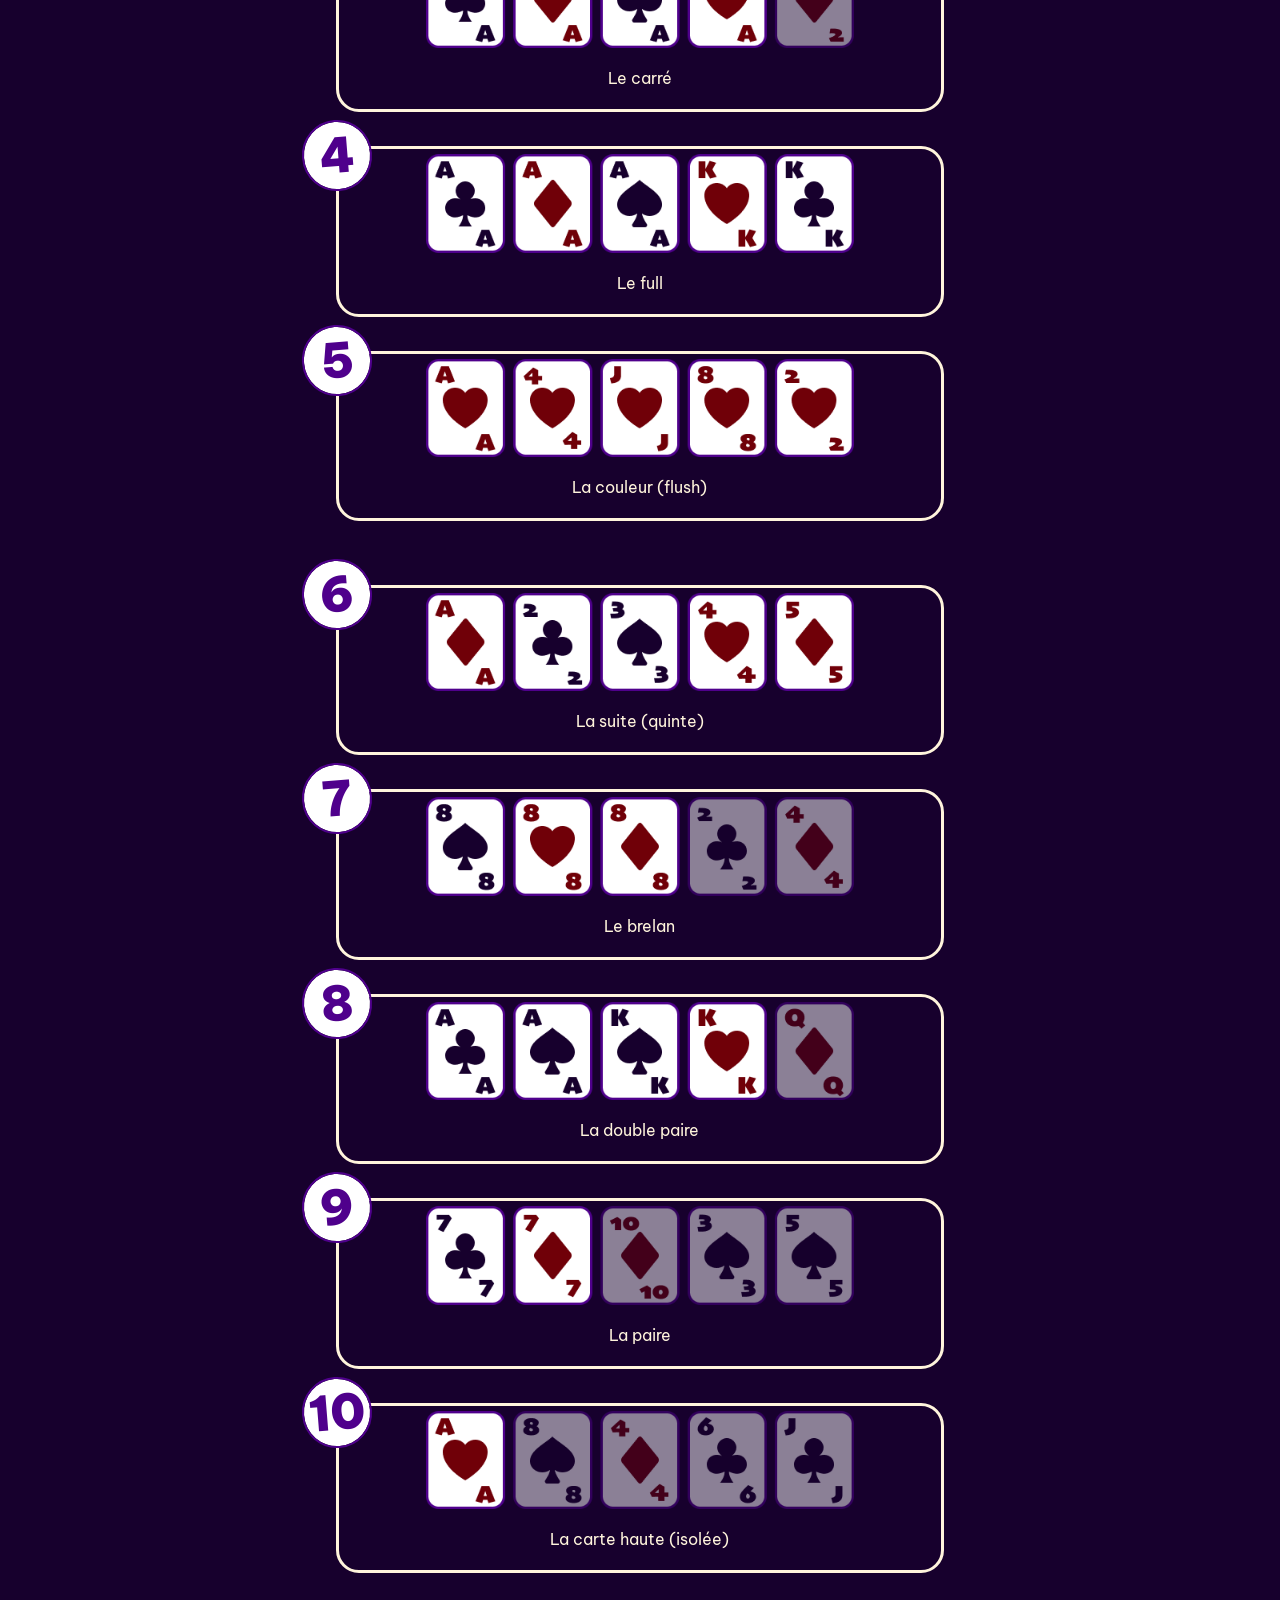
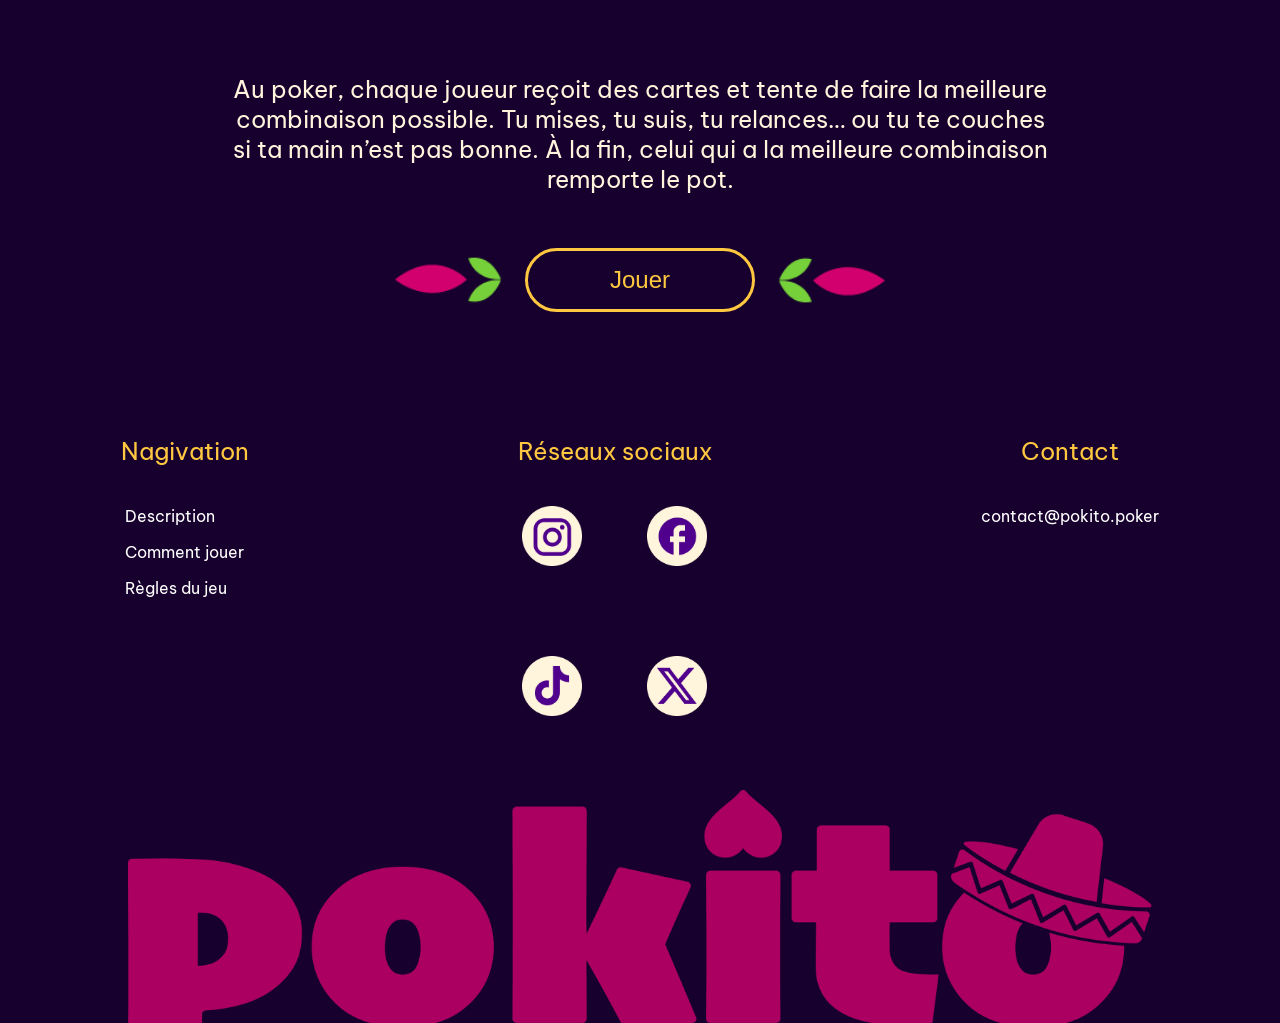
==== commit b92abe15: "fix les dimentions" ====
--- a/PokitoLanding/pokito-end/index.html
+++ b/PokitoLanding/pokito-end/index.html
@@ -113,8 +113,8 @@
             <img src="./style/assets/fleur.png" alt="Décoration florale mexicaine"/>
         </div>
 
-        <div class="b3">
-            <button>Commencer une partie</button>
+        <div>
+            <button class="b2">Commencer une partie</button>
         </div>
     </div> 
      <div class="regles" id="rules">
@@ -247,7 +247,7 @@
           </p>
           <div class="boutonJouerRegle">
             <img src="style/assets/Fleur(1) - Copie.png" alt="" />
-            <div class="boutonJR">Jouer</div>
+            <button class="b1">Jouer</button>
             <img
               class="Retourne"
               src="style/assets/Fleur(2) - Copie.png"
--- a/PokitoLanding/pokito-end/style/intro.css
+++ b/PokitoLanding/pokito-end/style/intro.css
@@ -19,6 +19,7 @@
     align-items: center;
     width: 100%;
     overflow-x: hidden;
+    height: 80vh;
     margin-top: 0px;
 }
 
@@ -27,13 +28,13 @@
 .PositionImg {
   display: flex;
   justify-content: center;
-  width: 1366px;
-  height: 500px;
+  width: 900px;
+  height: 329px;
   position: relative;
 }
 .PositionImg  img{
   position: absolute;
-  top: 120px;
+  top: 60px;
   left: 0;
   width: 100%;
   height: 100%;
@@ -70,11 +71,11 @@
     justify-content: center;
     padding: 16px 56px;
     border-radius: 9999px;
-    font-size: 28px;
+    font-size: 16px;
     font-weight: 600;
     text-decoration: none;
     cursor: pointer;
-    min-width: 260px;
+    min-width: 230px;
     box-sizing: border-box;
     transition: all 0.3s ease-in-out;
 
@@ -93,12 +94,12 @@
     border: solid 3px #FFC840;
     background-color: transparent;
     justify-self: center;
-    width: 357px;
-    height: 74px;
-    text-align: center;
-    font-size: 32px;
-    font-weight: 500;
-    padding: 10px 20px;
+    width: auto;
+    height: 64px;
+    text-align: center;
+    font-size: 24px;
+    font-weight: 500;
+    padding: 10px 40px;
     border-radius: 50px;
     transition: all 0.3s ease-in-out;
 }
@@ -108,10 +109,10 @@
     border: solid 3px #d1006e;
     background-color: #d1006e;
     justify-self: center;
-    width: 357px;
-    height: 74px;
-    text-align: center;
-    font-size: 32px;
+    width: 300px;
+    height: 64px;
+    text-align: center;
+    font-size: 24px;
     font-weight: 500;
     border-radius: 50px;
     transition: all 0.3s ease-in-out;
@@ -138,7 +139,7 @@
     text-align: center;
     gap: 8px;
     font-weight: bold;
-    font-size: 40px;
+    font-size: 32px;
 }
 
 .slogan{
@@ -148,11 +149,12 @@
     justify-content: center;
     text-align: center;
     max-width: 1100px;
-    width: 90%;
+    width: 60%;
     word-wrap: break-word;
     overflow-wrap: break-word;
     margin: 0 auto;
-    font-size: 30px;
+    margin-bottom: 20px;
+    font-size: 24px;
     padding: 0 20px;
     box-sizing: border-box;
 }
@@ -195,7 +197,7 @@
     /* word-wrap: break-word; */
     overflow-wrap: break-word;
     margin: 0 auto;
-    font-size: 30px;
+    font-size: 24px;
     padding: 0 20px;
     box-sizing: border-box;
 }
@@ -203,8 +205,8 @@
   .PositionImg img {
     position: absolute;
     top: 110px;
-    width: 60%;
-    height: 60%;
+    width: 40%;
+    height: 40%;
     object-fit: cover;
     
 }
@@ -262,7 +264,7 @@
 }
 }
 
-@media  screen and (max-width: 426px) {
+@media  screen and (max-width: 430px) {
 
     .intro {
         background-image: none;
@@ -276,6 +278,13 @@
         height: auto;
         object-fit: cover;    
     }
-
-}
-
+    .description {
+        font-size: 24px;
+    }
+    .slogan p {
+        font-size: 16px;
+    }
+
+
+}
+
--- a/PokitoLanding/pokito-end/style/Part3.css
+++ b/PokitoLanding/pokito-end/style/Part3.css
@@ -3,6 +3,7 @@
 .regles {
     margin-top: 50px;
     padding-top: 30px;
+    margin-bottom: 100px;
     width: 100%;
     display: flex;
 }
@@ -19,15 +20,15 @@
     margin-bottom: 40px;
     padding-top: 5px;
     padding-bottom: 5px;
-    padding-left: 53px;
-    padding-right: 54px;
+    padding-left: 33px;
+    padding-right: 34px;
 
 }
 
 .Hand img {
     top: -20px;
     left: -20px;
-    width: 100%;
+    width: 80%;
     height: auto;
 }
 
@@ -70,14 +71,14 @@
 }
 
 .Fleur {
-    width: 96px;
-    height: 48.38px;
+    width: 80px;
+    height: auto;
 }
 
 .regles h2{
     text-align: center;
     color: #FFC840;
-    font-size: 64px;
+    font-size: 40px;
 }
 
 .regles body {
@@ -172,17 +173,6 @@
         padding: 16px 56px;
         border-radius: 50px;
     }
-    
-}
-
-@media screen and (max-width: 426px) {
-    .Titre img {
-        display: none;
-    }
-
-    .Titre h2 {
-        font-size: 32px;
-    }
 
     .Regles {
         display: flex;
@@ -222,6 +212,56 @@
         top: -55px;
         left: -5px;
     }
+    
+}
+
+@media screen and (max-width: 430px) {
+    .Titre img {
+        display: none;
+    }
+
+    .Titre h2 {
+        font-size: 32px;
+    }
+
+    .Regles {
+        display: flex;
+        align-items: center;
+    }
+
+    .Hand {
+    width: 90%; 
+    max-width: 400px; 
+    box-sizing: border-box; 
+    margin: 0 auto 30px auto; 
+    padding: 25px 10px 10px 10px; 
+  }
+
+  .Hand img {
+    width: 100%; 
+    height: auto; 
+    display: block; 
+    margin: 0 auto;
+    top: 0; 
+    left: 0; 
+  }
+
+  .Hand p:not(.Num) {
+    font-size: 14px; 
+    margin-top: 12px;
+    margin-bottom: 0;
+  }
+
+    .Num {
+        width: 20px;
+        height: auto;
+        border-radius: 100%;
+        padding-left: 10px;
+        padding-right: 10px;
+        font-size: 24px;
+        top: -55px;
+        left: -5px;
+    }
 
     .boutonJouerRegle img {
         display: none;
--- a/PokitoLanding/pokito-end/style/footer.css
+++ b/PokitoLanding/pokito-end/style/footer.css
@@ -13,17 +13,17 @@
 
 .t1{
     color: #ffc840;
-    font-size: 30px;
+    font-size: 24px;
 }
 
 .t2{
     color: #ffc840;
-    font-size: 30px;
+    font-size: 24px;
 }
 
 .t3{
     color: #ffc840;
-    font-size: 30px;
+    font-size: 24px;
 }
 
 
@@ -62,41 +62,45 @@
 }
 
 .Logo img{
-    width: 90%;
+    width: 80%;
 }
+
 
 
 .logos{
     display: flex;
     flex-wrap: wrap;
-    width: 350px;
+    width: 250px;
     height: 300px;
     justify-content: space-around;
 }
 
 .logo1{
-    margin: 24px;
+    margin: 16px;
 }
 .logo2{
-    margin: 24px;
+    margin: 16px;
 }
 .logo3{
-    margin: 24px;
+    margin: 16px;
+}
+.logo4{
+    margin: 16px;
 }
 
-
-.logo4{
-    margin: 24px;
-}
+.logo1 img, .logo2 img, .logo3 img, .logo4 img {
+        width: 60px; /* Réduction de la taille des images des logos pour les petits écrans */
+        height: auto;
+    }
 
 .dcr{
     color: white;
-    font-size: 25px;
+    font-size: 16px;
 }
 
 .mail{
     color: white;
-    font-size: 25px;
+    font-size: 16px;
 }
 
 @media  screen and (max-width: 1230px) {
@@ -107,7 +111,7 @@
     }
 }
 
-@media  screen and (max-width: 426px) {
+@media  screen and (max-width: 430px) {
     .horizontal {
         flex-direction: column;
         align-items: center;
@@ -116,13 +120,13 @@
 
     /* Réduction des titres de sections */
     .t1, .t2, .t3 {
-        font-size: 22px;
+        font-size: 16px;
         margin-bottom: 15px;
     }
 
     /* Réduction des textes (mail, description) */
     .dcr, .mail {
-        font-size: 16px;
+        font-size: 14px;
         text-align: center;
     }
 
--- a/PokitoLanding/pokito-end/style/StyleCarte.css
+++ b/PokitoLanding/pokito-end/style/StyleCarte.css
@@ -20,7 +20,7 @@
 
 .About-Title {
     justify-self: center;
-    font-size: 64px;
+    font-size: 40px;
     font-weight: 900;
 }
 
@@ -43,7 +43,7 @@
     display: flex;
     color: #fff4dc;
     font-family: 'Be Vietnam Pro', system-ui, -apple-system, 'Segoe UI', Roboto, 'Helvetica Neue', Arial, sans-serif;
-    font-size: 28px;
+    font-size: 24px;
     font-weight: 700;
     justify-content: center;
     flex-direction: column;
@@ -189,7 +189,7 @@
 .Cartes h1{
     color: #d10062;
     font-family: 'Be Vietnam Pro', system-ui, -apple-system, 'Segoe UI', Roboto, 'Helvetica Neue', Arial, sans-serif;
-    font-size: 64px;
+    font-size: 40px;
     font-weight: 900;
 }
 
@@ -211,7 +211,6 @@
     justify-content: space-evenly;
     gap: 40px;
     box-sizing: border-box;
-    flex-wrap: wrap;
 }
 
 .around {
@@ -221,7 +220,7 @@
     font-weight: 700;
     justify-content: center;
     margin: 20px;
-    width: 470px;
+    width: 30%;
     height: auto;
     border-radius: 32px;
     padding-bottom: 66px;
@@ -229,21 +228,27 @@
     text-align: center;
     transition: border 0.2s ease;
 }
+.around h2 {
+    font-size: 32px;
+}
 
 .around p {
     font-size: 7px;
 }
 
 .yellow {
-    width: 470px;
+    width: 25%;
+    max-width: 420.5px;
 }
 
 .pink {
-    width: 470px;
+    width: 25%;
+    max-width: 420.5px;
 }
 
 .violet{
-    width: 470px;
+    width: 25%;
+    max-width: 420.5px;
 }
 .yellow:hover {
     border: 3px solid #ffcB40;
@@ -275,7 +280,7 @@
 
 .carte {
     position: absolute;
-    height: 180px;
+    height: 100px;
     width: auto;
     transition: all 0.5s ease;
     margin-left: 20px;
@@ -328,15 +333,15 @@
 .Des{
     display: flex;
     width: 359px;
-    font-size: 24px;
+    font-size: 16px;
     font-weight: 300;
     justify-self: center;
     align-self: center;
+    width: 80%;
 }
 
 @media screen and (max-width: 1230px)  {
 
-/* --- CONTENEUR DE L'ANIMATION --- */
 .cards {
     position: relative;
     width: 160px;
@@ -367,7 +372,7 @@
     .carte {
         position: static; 
         width: 15%; 
-        max-width: 80px; /* Limite augmentée pour s'adapter à la largeur d'une tablette */
+        max-width: 60px; /* Limite augmentée pour s'adapter à la largeur d'une tablette */
         height: auto; 
         margin: 0; 
         transition: none; 
@@ -396,11 +401,11 @@
 .around {
     color: #fff4dc;
     font-family: 'Be Vietnam Pro', system-ui, -apple-system, 'Segoe UI', Roboto, 'Helvetica Neue', Arial, sans-serif;
-    font-size: 28px;
+    font-size: 24px;
     font-weight: 700;
     justify-content: center;
     margin: 20px;
-    width: 120%;
+    width: 80%;
     height: auto;
     border-radius: 32px;
     padding-bottom: 66px;
@@ -413,15 +418,19 @@
 
 }
 
-@media screen and (max-width: 426px) {
+@media screen and (max-width: 430px) {
     .Cartes h1 {
         font-size: 32px;
+    }
+
+    .About {
+        padding : 20px;
     }
 
     .around {
         width: 90%;
         margin: 0px;
-        padding: 10px;
+        padding: 5px;
     }
 
     .Des {
--- a/PokitoLanding/pokito-end/style/video.css
+++ b/PokitoLanding/pokito-end/style/video.css
@@ -126,7 +126,7 @@
   }
 }
 
-@media screen and (max-width: 426px) {
+@media screen and (max-width: 430px) {
     .b3 button {
         padding: 16px 56px;
         font-size: 16px;
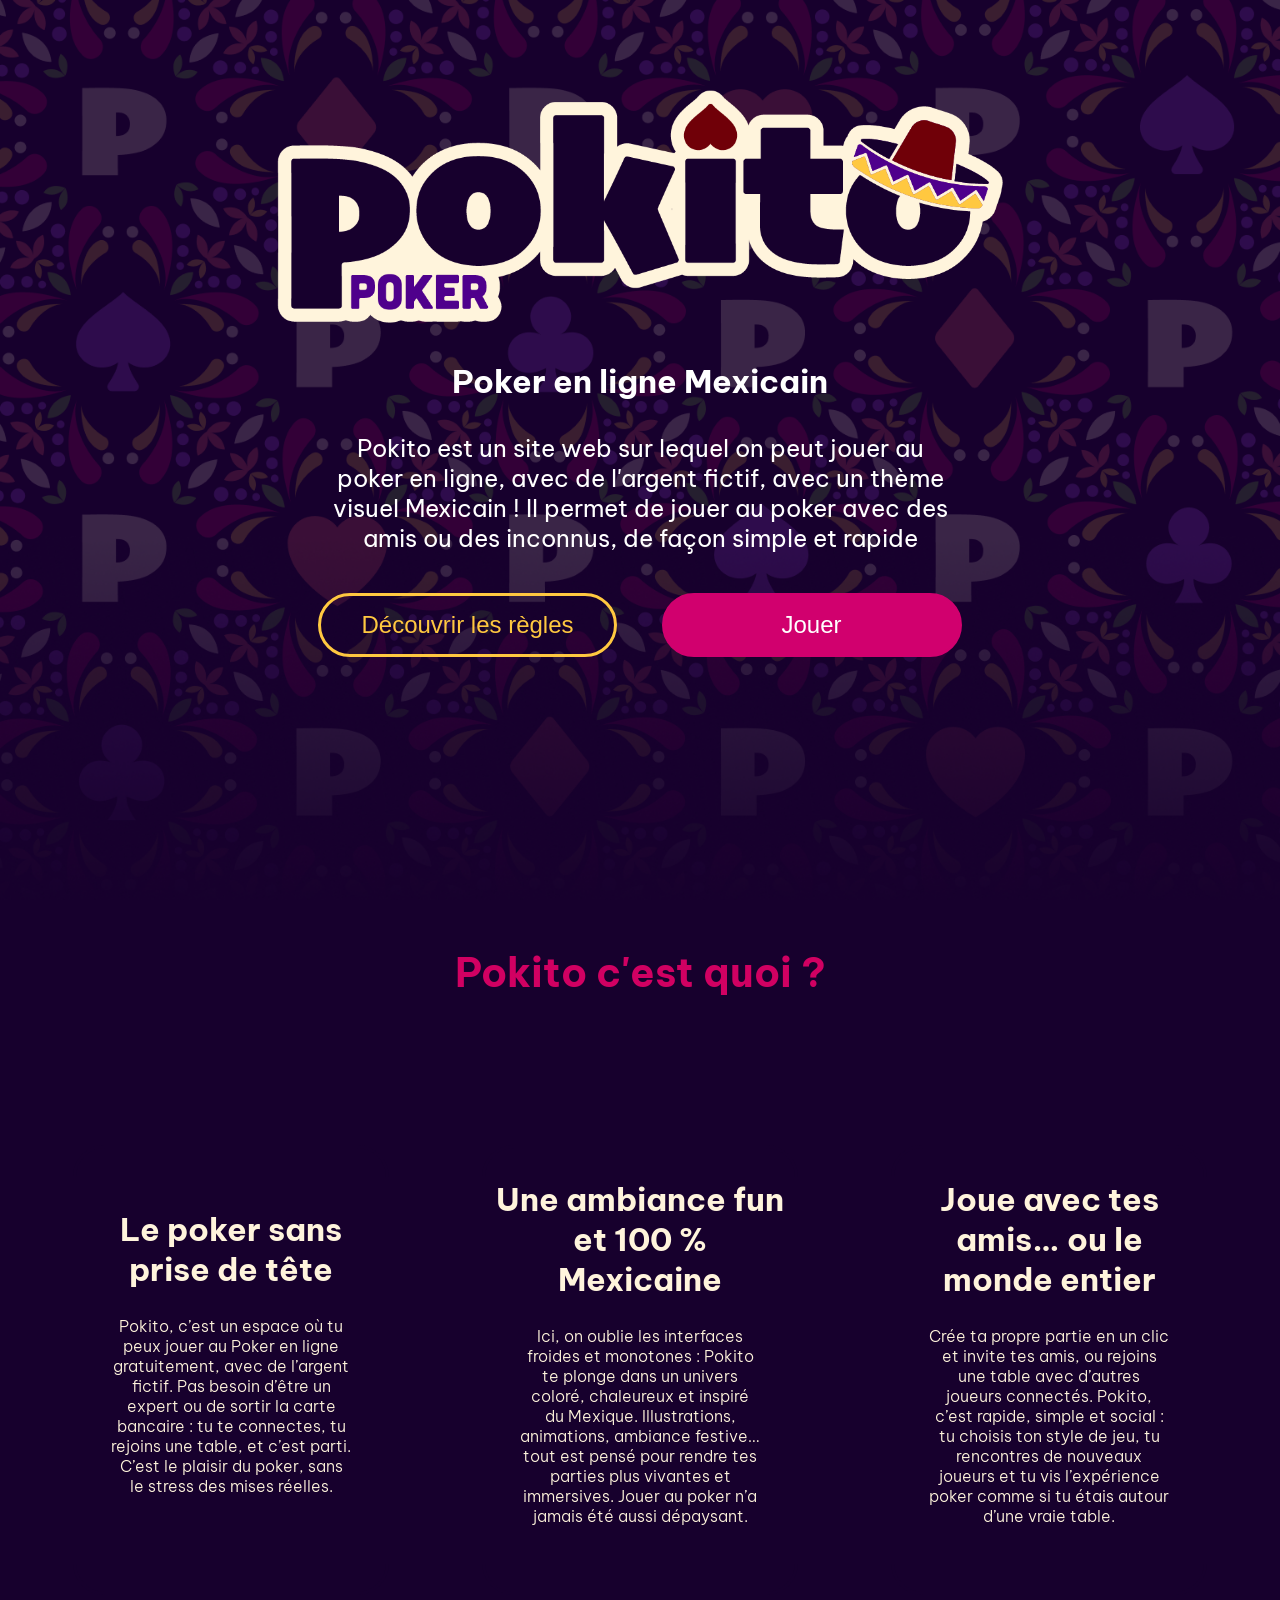
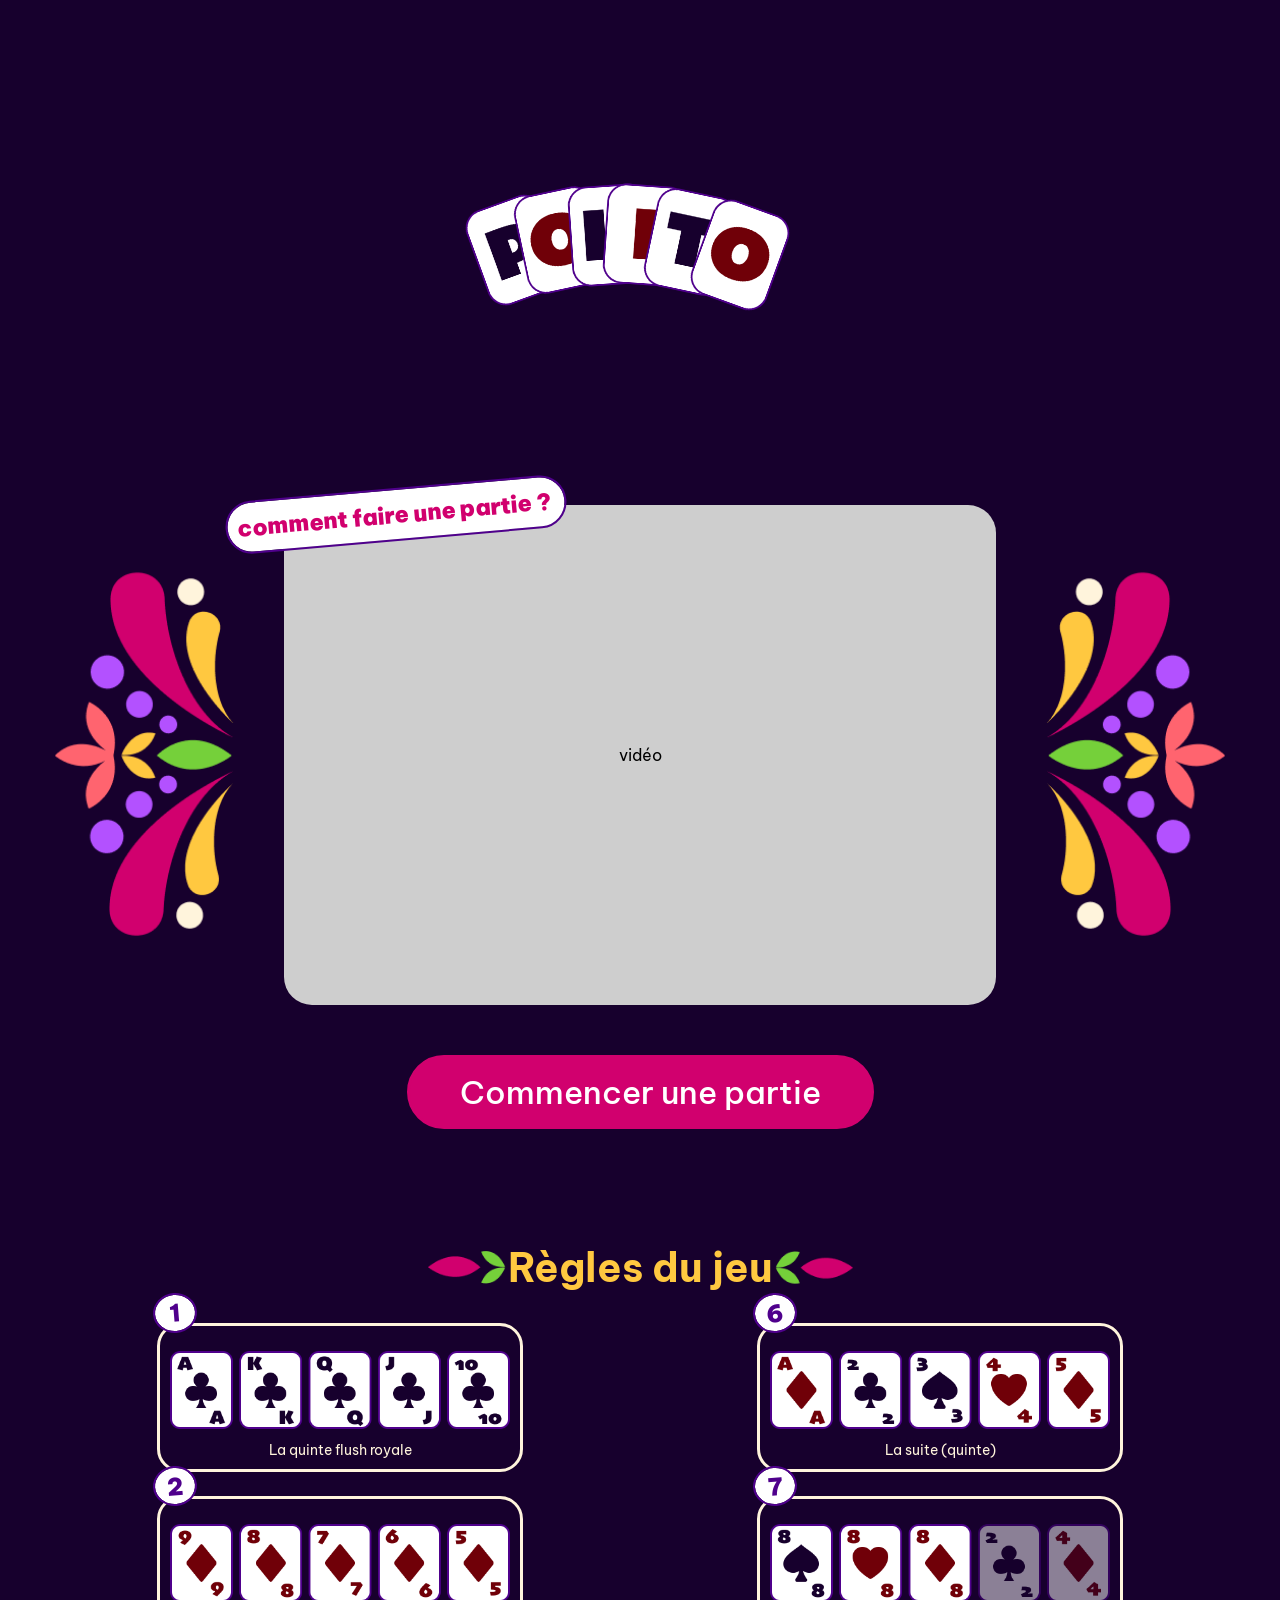
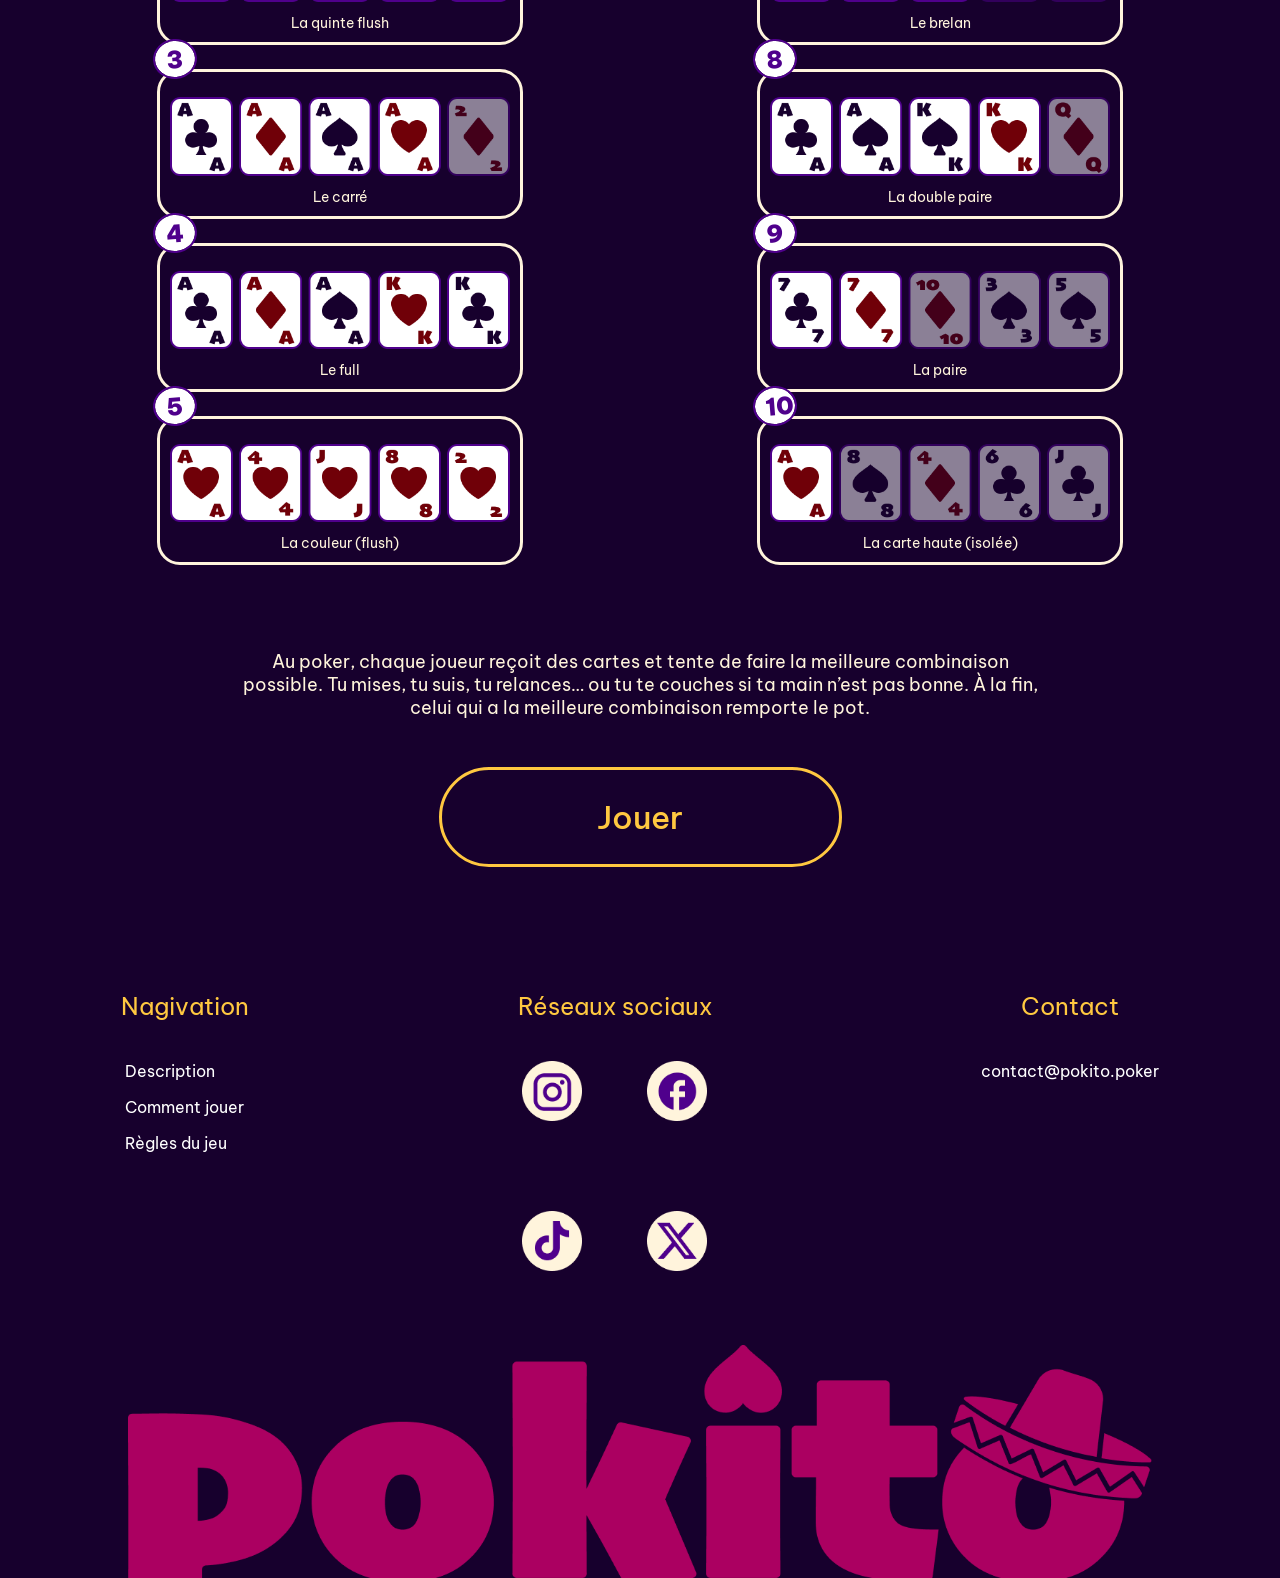
==== commit 5b581b30: "modifications SEO apres qu'ISSA ait fait un push de force" ====
--- a/PokitoLanding/pokito-end/index.html
+++ b/PokitoLanding/pokito-end/index.html
@@ -1,16 +1,15 @@
 <!doctype html>
 <html lang="fr">
-  <!-- SEO Principal -->
+  
+  <head>
+    <!-- SEO Principal -->
     <title>Pokito - Poker Texas Hold'em et Poker Mexicain en Ligne Gratuit</title>
-    <meta name="description" content="Jouez au Poker Texas Hold’em et au Poker Mexicain gratuitement sur Pokito ! Poker en ligne fun sans argent réel, tables rapides et ambiance conviviale. Inscrivez-vous dès maintenant !">
-    
+    <meta charset="UTF-8" />
+    <meta name="description" content="Jouez au Poker Texas Mexicain et au Poker Texas Hold'em gratuitement sur Pokito ! Poker en ligne fun sans argent réel, tables rapides et ambiance conviviale. Inscrivez-vous dès maintenant !">
     <meta name="keywords" content="pokito, poker en ligne gratuit, texas holdem gratuit, poker mexicain, poker argent fictif, jeu poker en ligne">
     <meta name="robots" content="index, follow">
     <link rel="canonical" href="https://pokito.poker/ ">
-  <head>
-    <meta charset="UTF-8" />
     <meta name="viewport" content="width=device-width, initial-scale=1.0" />
-    <title>Landing Page Pokito</title>
     <link rel="stylesheet" href="style/intro.css" />
     <link rel="stylesheet" href="style/Part3.css" />
     <link rel="stylesheet" href="style/footer.css" />
@@ -55,7 +54,7 @@
         <div class="About">
           <div class="around yellow">
             <div>
-              <strong><h2>Le poker sans prise de tête</h2></strong>
+              <h2>Le poker sans prise de tête</h2>
             </div>
             <div class="Des">
               Pokito, c’est un espace où tu peux jouer au Poker en ligne
@@ -113,8 +112,8 @@
             <img src="./style/assets/fleur.png" alt="Décoration florale mexicaine"/>
         </div>
 
-        <div>
-            <button class="b2">Commencer une partie</button>
+        <div class="b3">
+            <button>Commencer une partie</button>
         </div>
     </div> 
      <div class="regles" id="rules">
@@ -247,7 +246,7 @@
           </p>
           <div class="boutonJouerRegle">
             <img src="style/assets/Fleur(1) - Copie.png" alt="" />
-            <button class="b1">Jouer</button>
+            <div class="boutonJR">Jouer</div>
             <img
               class="Retourne"
               src="style/assets/Fleur(2) - Copie.png"
--- a/PokitoLanding/pokito-end/style/intro.css
+++ b/PokitoLanding/pokito-end/style/intro.css
@@ -19,7 +19,7 @@
     align-items: center;
     width: 100%;
     overflow-x: hidden;
-    height: 80vh;
+    height: 100vh;
     margin-top: 0px;
 }
 
--- a/PokitoLanding/pokito-end/style/Part3.css
+++ b/PokitoLanding/pokito-end/style/Part3.css
@@ -112,7 +112,7 @@
 }
 
 .Texte {
-    font-size: clamp(14px, 3vw, 24px);
+    font-size: clamp(12px, 2.5vw, 18px);
     text-align: center;
     width: 80%;
     align-self: center;
@@ -158,6 +158,44 @@
     color: black;
     cursor: pointer;
 }
+
+.Hand {
+    width: 90%; 
+    max-width: 400px; 
+    box-sizing: border-box; 
+    margin: 0 auto 30px auto; 
+    padding: 25px 10px 10px 10px; 
+  }
+
+  .Hand img {
+    width: 100%; 
+    height: auto; 
+    display: block; 
+    margin: 0 auto;
+    top: 0; 
+    left: 0; 
+  }
+
+  .Hand p:not(.Num) {
+    font-size: 14px; 
+    margin-top: 12px;
+    margin-bottom: 0;
+  }
+
+    .Num {
+        width: 20px;
+        height: auto;
+        border-radius: 100%;
+        padding-left: 10px;
+        padding-right: 10px;
+        font-size: 24px;
+        top: -55px;
+        left: -5px;
+    }
+
+    .boutonJouerRegle img {
+        display: none;
+    }
 
 @media screen and (max-width: 1230px) {
     .boutonJR {
--- a/PokitoLanding/pokito-end/style/StyleCarte.css
+++ b/PokitoLanding/pokito-end/style/StyleCarte.css
@@ -111,27 +111,28 @@
 
 .K {
     left: 160px;
+    top : -5px;
     transform: rotate(-4deg);
     z-index: 2;
 }
 
 .I {
     left: 195px;
-    top: 0px;
+    top: -5px;
     transform: rotate(4deg);
     z-index: 3;
 }
 
 .T {
-    left: 260px;
+    left: 240px;
     top: 2px;
     transform: rotate(12deg);
     z-index: 4;
 }
 
 .O2 {
-    left: 310px;
-    top: 10px;
+    left: 290px;
+    top: 15px;
     transform: rotate(20deg);
     z-index: 5;
 }
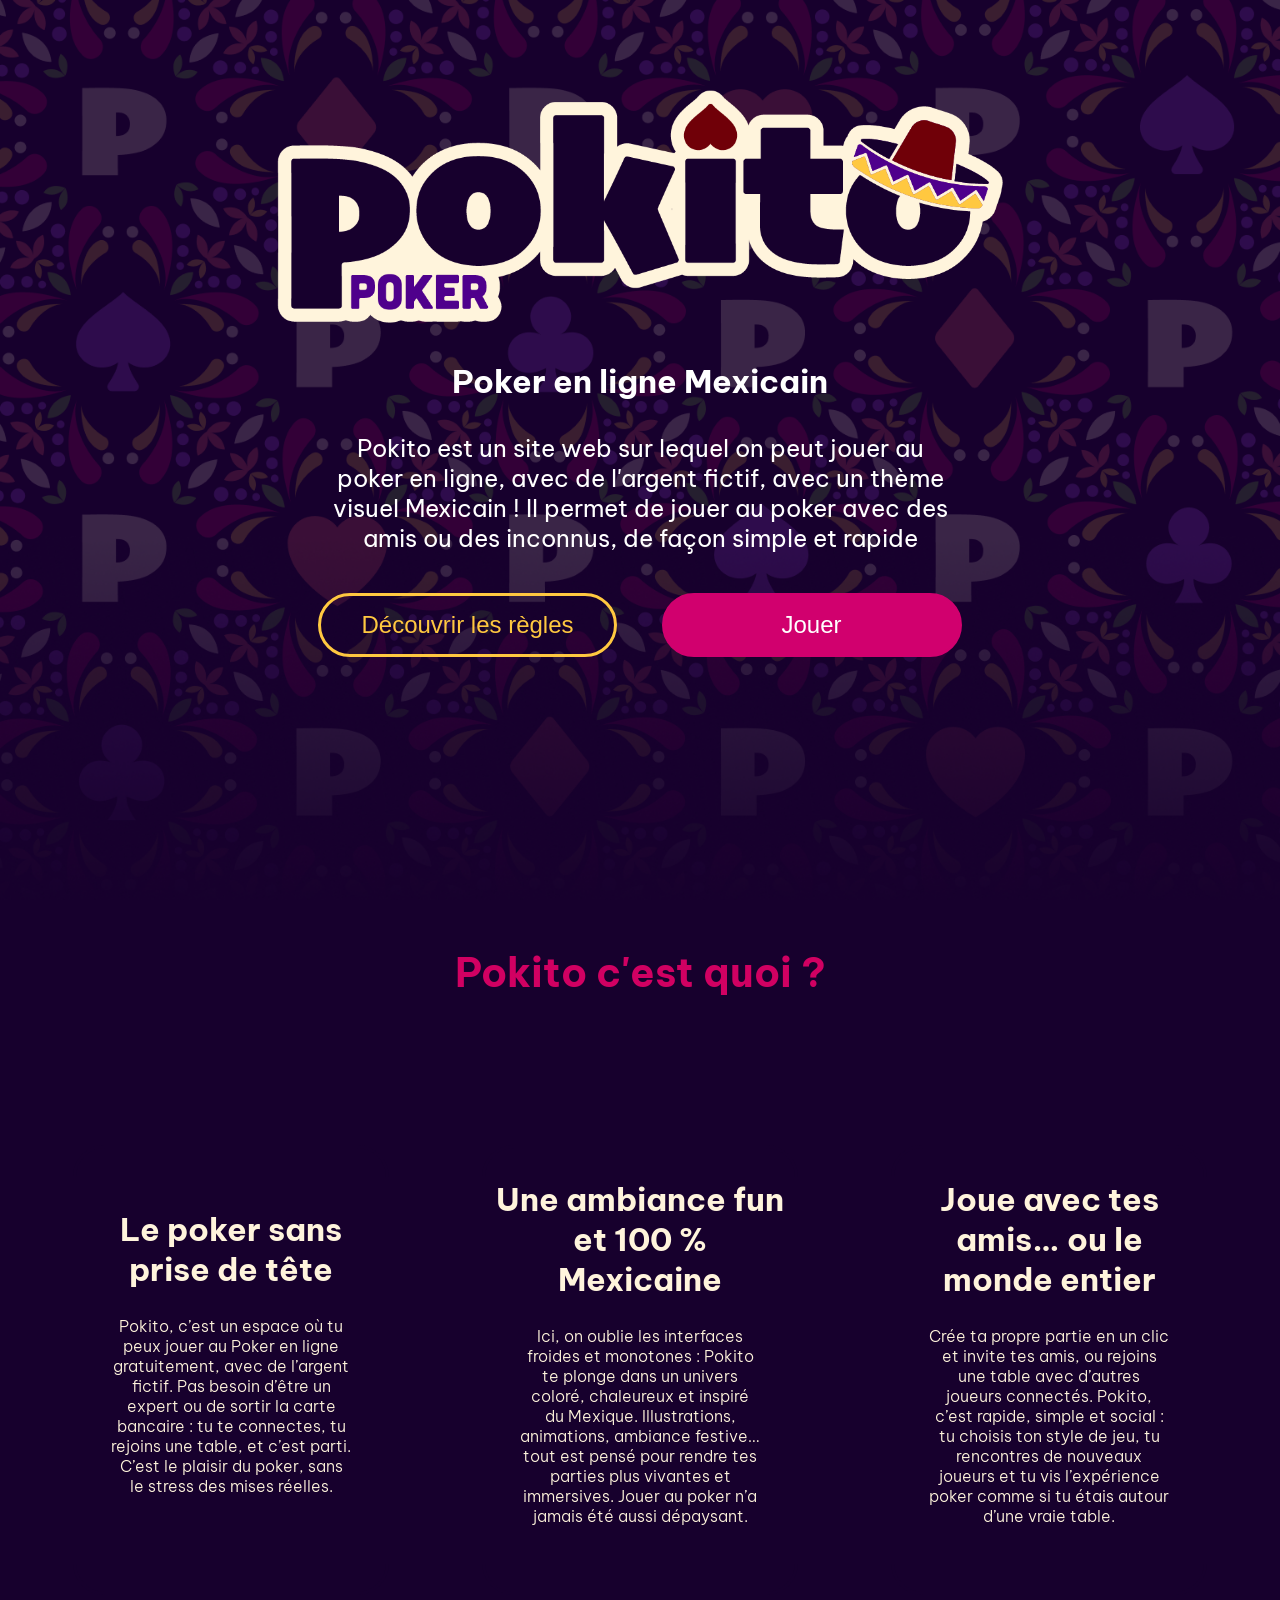
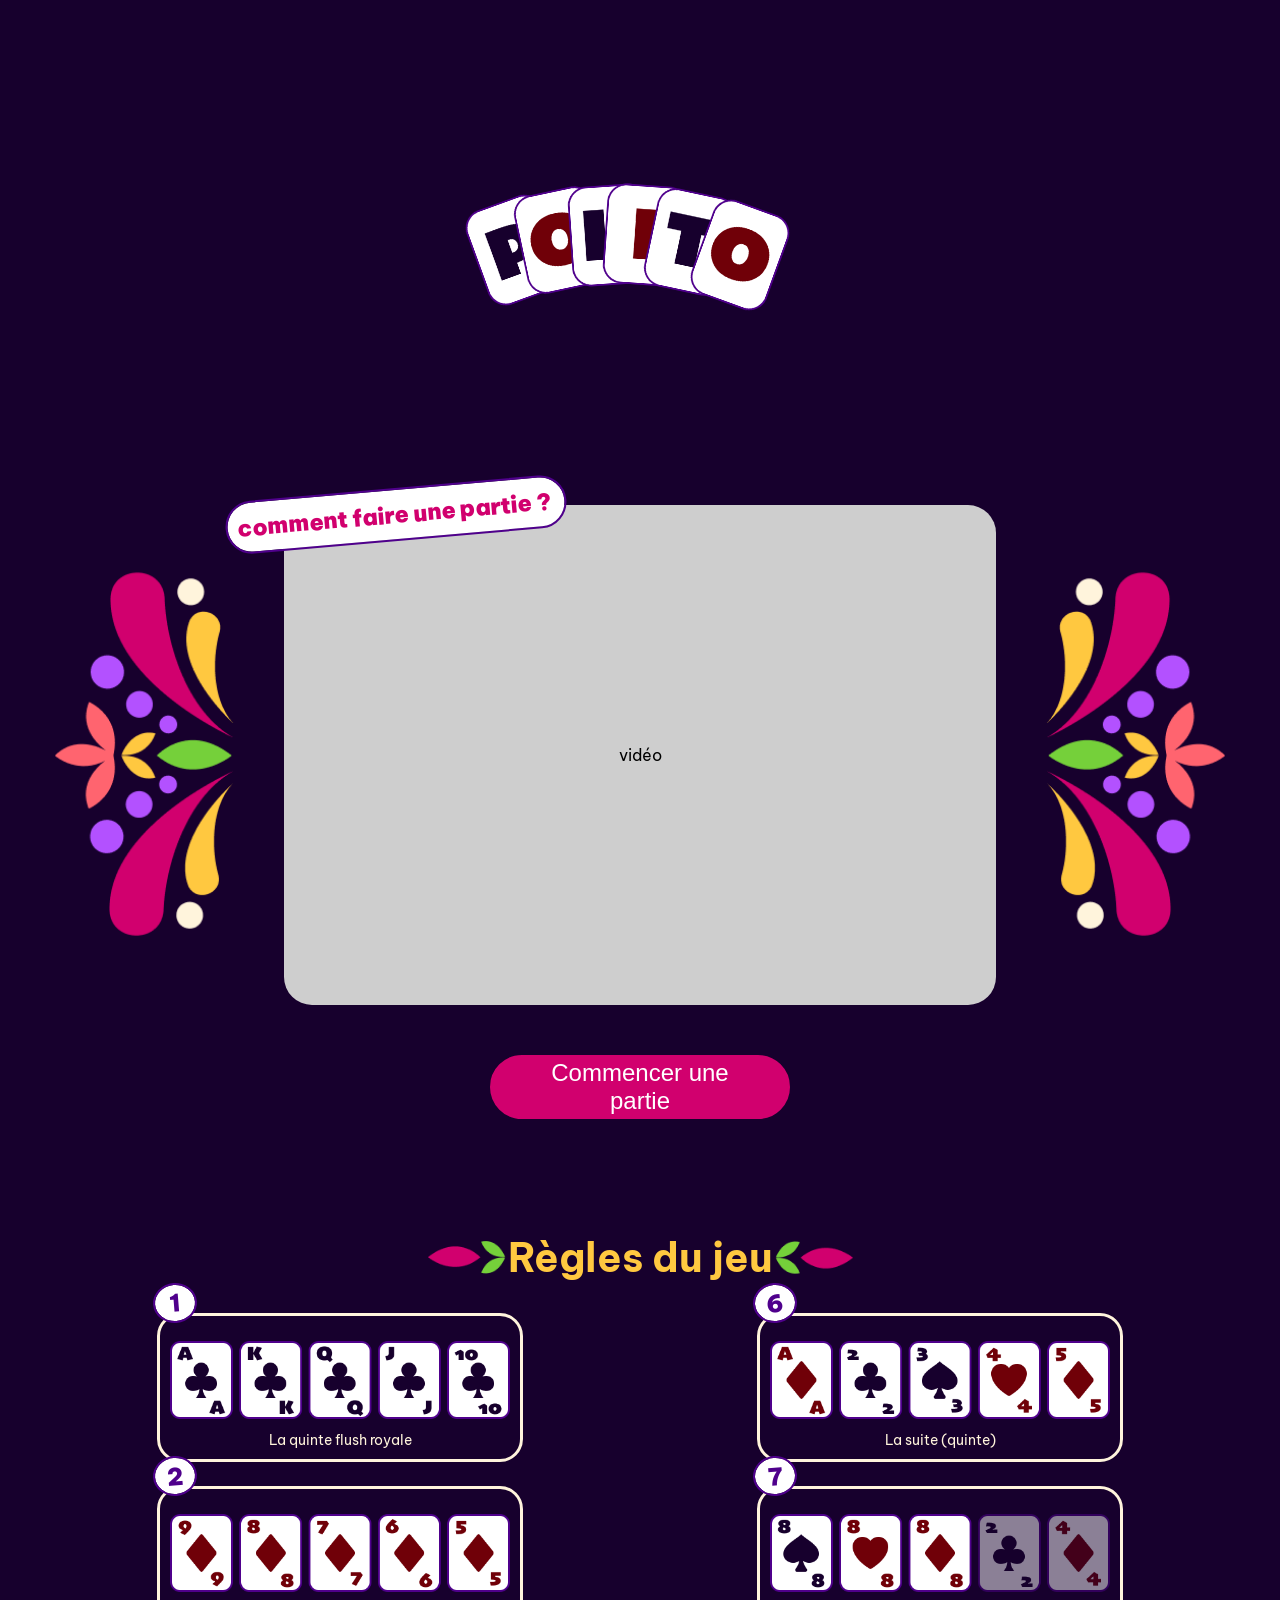
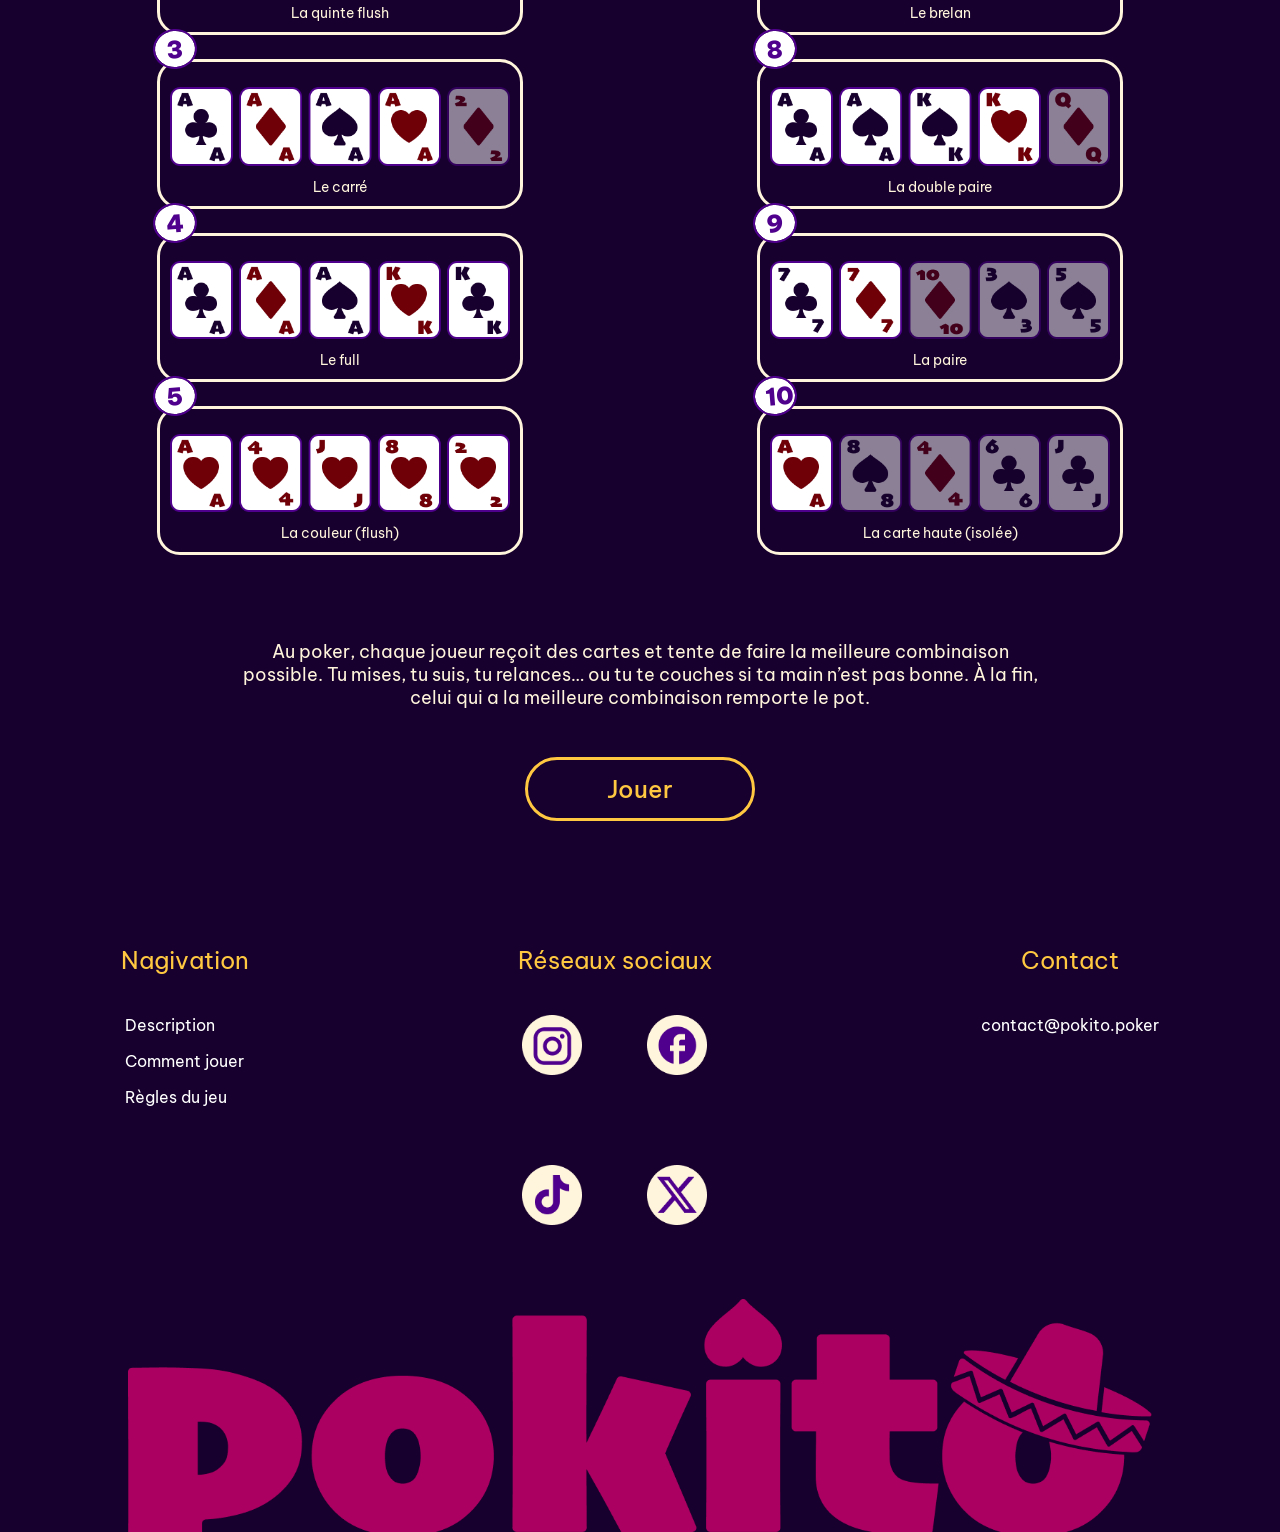
==== commit edc7881a: "Dernier fix des boutons" ====
--- a/PokitoLanding/pokito-end/index.html
+++ b/PokitoLanding/pokito-end/index.html
@@ -3,12 +3,13 @@
   
   <head>
     <!-- SEO Principal -->
-    <title>Pokito - Poker Texas Hold'em et Poker Mexicain en Ligne Gratuit</title>
+    <title>Pokito - Poker Mexicain et Poker Texas Hold'em en Ligne Gratuit</title>
     <meta charset="UTF-8" />
     <meta name="description" content="Jouez au Poker Texas Mexicain et au Poker Texas Hold'em gratuitement sur Pokito ! Poker en ligne fun sans argent réel, tables rapides et ambiance conviviale. Inscrivez-vous dès maintenant !">
     <meta name="keywords" content="pokito, poker en ligne gratuit, texas holdem gratuit, poker mexicain, poker argent fictif, jeu poker en ligne">
     <meta name="robots" content="index, follow">
     <link rel="canonical" href="https://pokito.poker/ ">
+    <link rel="icon" type="image/png" href="style/assets/discord.png" sizes="any">
     <meta name="viewport" content="width=device-width, initial-scale=1.0" />
     <link rel="stylesheet" href="style/intro.css" />
     <link rel="stylesheet" href="style/Part3.css" />
@@ -111,10 +112,7 @@
 
             <img src="./style/assets/fleur.png" alt="Décoration florale mexicaine"/>
         </div>
-
-        <div class="b3">
-            <button>Commencer une partie</button>
-        </div>
+            <button class="b2">Commencer une partie</button>
     </div> 
      <div class="regles" id="rules">
       <div class="Titre">
@@ -246,7 +244,7 @@
           </p>
           <div class="boutonJouerRegle">
             <img src="style/assets/Fleur(1) - Copie.png" alt="" />
-            <div class="boutonJR">Jouer</div>
+            <div class="b1">Jouer</div>
             <img
               class="Retourne"
               src="style/assets/Fleur(2) - Copie.png"
--- a/PokitoLanding/pokito-end/style/intro.css
+++ b/PokitoLanding/pokito-end/style/intro.css
@@ -273,11 +273,19 @@
 
     .PositionImg img {
         position: absolute;
-        top: 200px;
+        top: 50px;
         width: 100%;
         height: auto;
         object-fit: cover;    
     }
+
+    .PositionImg {
+        display: flex;
+        justify-content: center;
+        width: 100%;
+        height: 400px;
+        position: relative;
+    }
     .description {
         font-size: 24px;
     }
--- a/PokitoLanding/pokito-end/style/Part3.css
+++ b/PokitoLanding/pokito-end/style/Part3.css
@@ -212,6 +212,10 @@
         border-radius: 50px;
     }
 
+    .regles .b1 {
+        max-width: 260px;
+    }
+
     .Regles {
         display: flex;
         align-items: center;
@@ -301,8 +305,12 @@
         left: -5px;
     }
 
+
+
     .boutonJouerRegle img {
         display: none;
     }
 
+
+
 }
--- a/PokitoLanding/pokito-end/style/StyleCarte.css
+++ b/PokitoLanding/pokito-end/style/StyleCarte.css
@@ -426,6 +426,7 @@
 
     .About {
         padding : 20px;
+        margin-top: 20px;
     }
 
     .around {
--- a/PokitoLanding/pokito-end/style/video.css
+++ b/PokitoLanding/pokito-end/style/video.css
@@ -54,38 +54,7 @@
   background-color: #ffffff;
   border-radius: 28px;
   width: fit-content;
-}
-
-.b3 button {
-  display: flex;
-  align-items: center;
-  justify-content: center;
-    color: white;
-    border: solid 3px #d1006e;
-    background-color: #d1006e;
-    justify-self: center;
-    padding-inline: 50px;
-    width: auto;
-    height: 74px;
-    text-align: center;
-    font-size: 32px;
-    font-weight: 500;
-    border-radius: 50px;
-    font-family: 'Be Vietnam Pro', system-ui, -apple-system, 'Segoe UI', Roboto, 'Helvetica Neue', Arial, sans-serif;
-    transition: all 0.3s ease-in-out;
-}
-
-.b3 button text {
-  margin-inline: 50px;
-  margin-right: 50px;
-}
-
-.b3 button:hover{
-    color: white;
-    background: transparent;
-    border-color: #d1006e;
-
-}
+} 
 
 .box20{
   display: flex;
@@ -116,6 +85,11 @@
     left: -3%;
   }
 
+  .Video .b2 {
+      max-width: 260px;
+      max-height: 58px;
+    }
+
   .carré {
     min-width: 300px;
     width: 80%;
@@ -127,16 +101,15 @@
 }
 
 @media screen and (max-width: 430px) {
-    .b3 button {
-        padding: 16px 56px;
-        font-size: 16px;
-    }
-
     .carré {
       min-width: 250px;
       width: 80%;
       height: auto;
 
+    }
+
+    .Video .b2 {
+      max-width: 260px;
     }
 
     .notif {
